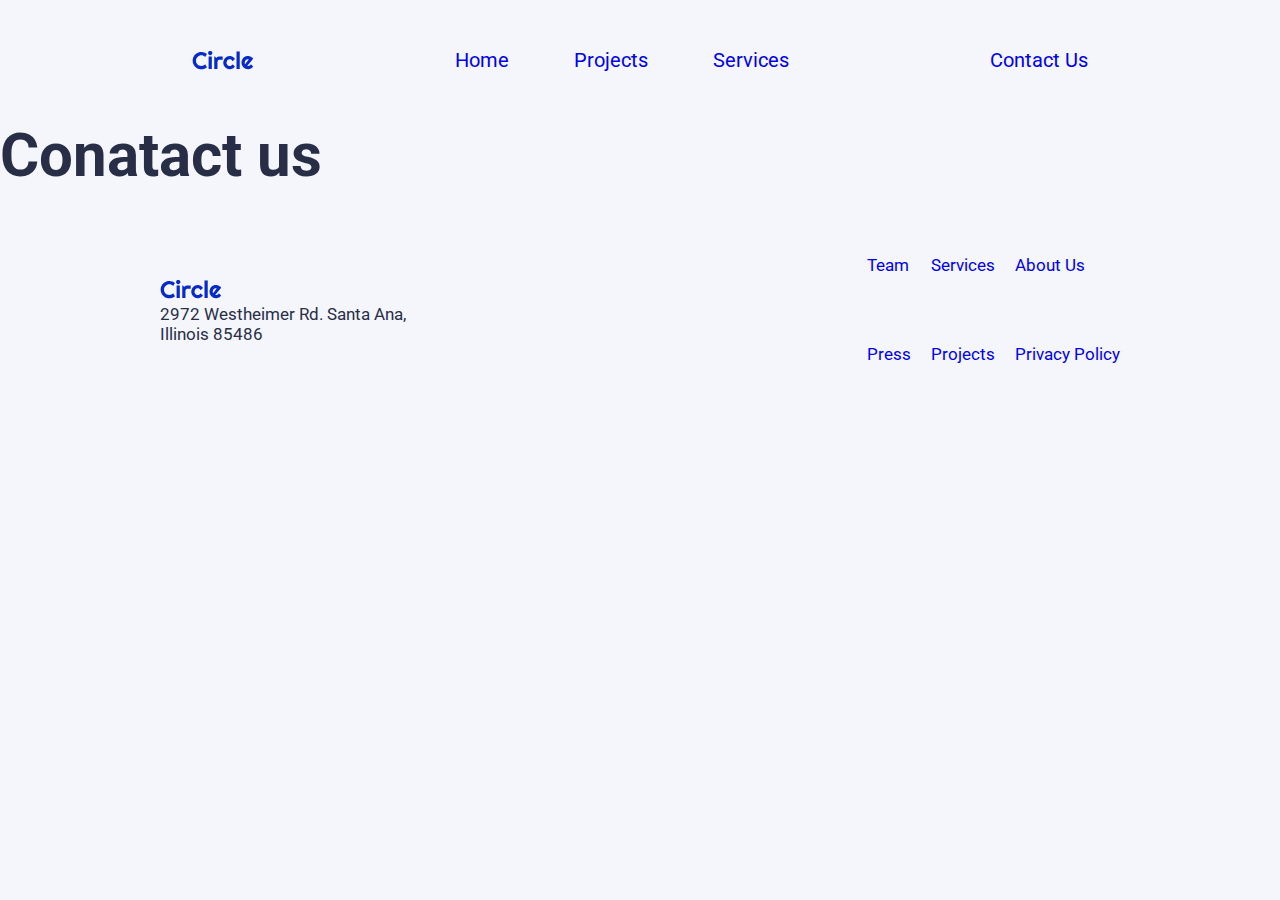
==== contact.html @ 0d0222b8 "sat3Sep" ====
<!DOCTYPE html>
<html lang="en">
<head>
  <meta charset="UTF-8" />
  <meta name="viewport" content="width=device-width, initial-scale=1.0" />
  <title>Circle - Contact Us</title>
  <link rel="stylesheet" href="assets/style.css" />

</head>
<body>
<!-- Header -->
<header>
  <img id="logo" src="assets/logos/circle.svg">  
  <!-- Nav -->
  <nav>
    <a href="index.html">Home</a>
    <a href="project.html">Projects</a>
    <a href="#">Services</a>
  </nav>
  <a class="blueButton" href="#">Contact Us</a>
</header>


<!-- SECTION 1. Hero -->
<h1>Conatact us</h1>
<form>
  
  
</form>

<!-- Footer -->
<footer>
  <div>
    <img id="logo" src="assets/logos/circle.svg">
    <p class="headlineRegular">2972 Westheimer Rd. Santa Ana,<br>
    Illinois 85486 </p>
  </div>

  <nav class="headlineRegular">
    <a href="#">Team</a>
    <a href="#">Services</a>
    <a href="#">About Us</a>
    <a href="#">Press</a>
    <a href="project.html">Projects</a>
    <a href="#">Privacy Policy</a>    
  </nav>
</footer>
</body>
</html>
---- assets/style.css ----
@import url('https://fonts.googleapis.com/css2?family=Roboto:wght@400;500;700&display=swap');

/*
FONT SIZE PX TO REM
PX 	REM
60-	3
50-	2.5
40- 2
24- 1.2
20-	1
17- 0.85	
15- 0.75
13- 0.65
*/

html {
	font-size: 20px;
	font-family: "Roboto", sans-serif;
	color: #292E47;
}

body {
	background: #F4F6FC;
}

body, h1, h2, h3, h4, p, a, ul{
	margin: 0;
	padding: 0;
	border: 0;
}

header{
	display: flex;
	align-items: center;
/*	flex-flow: row wrap; */
	justify-content: space-between;
	box-sizing: border-box;
	height: 6rem;
	width: 75%;
	margin:auto;

}

header a, footer a{
	text-decoration: none;
}

header nav a{
	margin: 0 1.5rem;
}

footer{
	display: flex;
	align-items: center;
	flex-flow: row wrap; 
	justify-content: space-between;
	box-sizing: border-box;
	height: 12rem;
	width: 75%;
	margin:auto;
}

footer nav{
  display: grid;
  
  grid-template-columns: auto auto auto;
  height: 5.6rem;
  grid-gap: 3.25rem 1rem;
  /*
  align-content: center;
  gap: 10px;
  padding: 10px;*/
}

#current {
  color: #072AC8;
}

#contact{
  background-color: #072AC8;
  color: white;
  padding: 0.75rem 1.8rem;
  /*height: 52px;
  box-sizing: border-box; */

}

h1, h2, h3, h4 {
	font-weight: 700;
}

h1{
	font-size: 3rem;
}
h2{
	font-size: 2.5rem;
}
h3{
	font-size: 2rem;
}
h4{
	font-size: 1.2rem;
}

.bodyMedium, .headlineMedium {
	font-weight: 500;
}

.bodyRegular, .headlineRegular, .caption1, .caption2{
	font-weight: 400;
} 

.bodyMedium{
	font-size: 1.2rem;
}
.bodyRegular{
	font-size: 1rem;
}
.headlineMedium{
	font-size: 0.85rem;
}
.headlineRegular{
	font-size: 0.85rem;
}
.caption1{
	font-size: 0.75rem;
}
.caption2{
	font-size: 0.65rem;
}

#footerNav{

}

/* Desktop & bigger ones */
@media screen and (max-width: 1600px) {
	header{
		width: 70%;	
	}
}

@media screen and (max-width: 1024px) {
	nav a{
		margin: 0 1rem;
	}
}


/* Tablet laptop */ 
@media screen and (max-width: 980px) {
	header{
		width: 80%;	
		height: 5rem;
	}

	nav a{
		margin: 0 0.75rem; 
	}

	#contact{
		padding: 0.6rem 1rem;
	}
 }

 /* Landscape */
@media screen and (max-width: 760px) {
	header{
		width: 95%;	
		height: 4rem;
	}
	
	nav a{
		margin: 0 0.5rem;
	}

	#contact{
		display: none;
	}
}

/* Mobile */
@media screen and (max-width: 480px) {
	header{
		width: 90%;
		height: 3rem;
	}
	
	nav a{
		margin: 0 0.25rem;
	}

	#contact{
		display: none;
	}
}

/*
a:link, a:visited {
  background-color: white;
  color: black;
  border: 2px solid green;
  padding: 10px 20px;
  text-align: center;
  text-decoration: none;
  display: inline-block;
}

*/
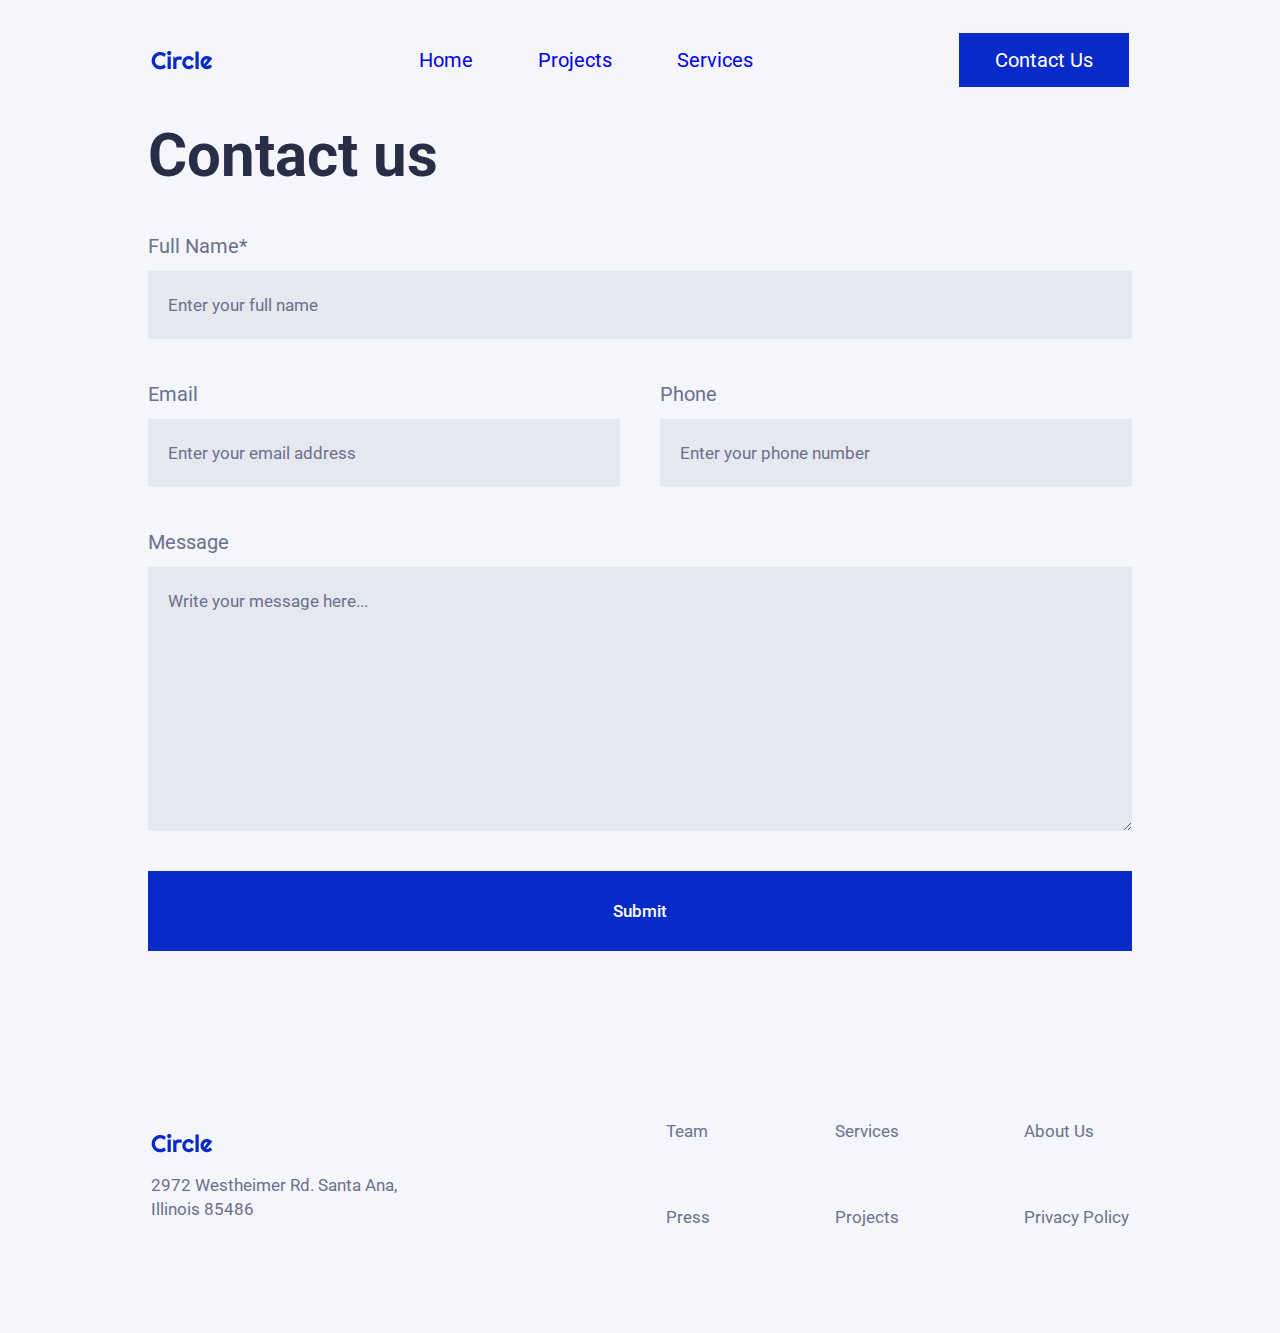
==== commit c21ddc80: "mondaysWork" ====
--- a/contact.html
+++ b/contact.html
@@ -17,23 +17,44 @@
     <a href="project.html">Projects</a>
     <a href="#">Services</a>
   </nav>
-  <a class="blueButton" href="#">Contact Us</a>
+  <a class="blueButton" id="contact" href="#">Contact Us</a>
 </header>
 
 
 <!-- SECTION 1. Hero -->
-<h1>Conatact us</h1>
-<form>
+<section class="container">
+  <h1>Contact us</h1>
+  <form class="bodyRegular">
+    <div class="oneColumn">
+      <label for="name">Full Name*</label>
+      <input type="text" id="name" name="name" placeholder="Enter your full name">
+    </div>
+    <div class="twoColumns">
+      <label for="email">Email</label>
+      <input type="email" id="email" name="email" placeholder="Enter your email address">
+    </div>
+    <div class="twoColumns">
+      <label for="phone">Phone</label>
+      <input type="text" id="phone" name="phone" placeholder="Enter your phone number">
+    </div>
+    <div class="oneColumn">
+      <label for="message">Message</label>
+      <textarea id="message" name="comment"  placeholder="Write your message here..." rows="8"></textarea> 
+    </div>
+    <div class="oneColumn">
+      <input type="submit" value="Submit" />
+    </div>
+    <!-- rows="8" cols="33" -->
   
-  
-</form>
+  </form>
+</section>
 
 <!-- Footer -->
 <footer>
   <div>
     <img id="logo" src="assets/logos/circle.svg">
-    <p class="headlineRegular">2972 Westheimer Rd. Santa Ana,<br>
-    Illinois 85486 </p>
+    <p class="headlineRegular">2972 Westheimer Rd. Santa Ana,</p>
+    <p class="headlineRegular">Illinois 85486 </p>
   </div>
 
   <nav class="headlineRegular">
--- a/assets/style.css
+++ b/assets/style.css
@@ -32,57 +32,33 @@
 header{
 	display: flex;
 	align-items: center;
-/*	flex-flow: row wrap; */
+	flex-flow: row wrap;
 	justify-content: space-between;
 	box-sizing: border-box;
 	height: 6rem;
-	width: 75%;
+	width: 76.38%;
 	margin:auto;
-
-}
-
-header a, footer a{
+}
+
+a {
 	text-decoration: none;
+	/* color: #6B708D; */
 }
 
 header nav a{
 	margin: 0 1.5rem;
 }
 
-footer{
-	display: flex;
-	align-items: center;
-	flex-flow: row wrap; 
-	justify-content: space-between;
-	box-sizing: border-box;
-	height: 12rem;
-	width: 75%;
-	margin:auto;
-}
-
-footer nav{
-  display: grid;
-  
-  grid-template-columns: auto auto auto;
-  height: 5.6rem;
-  grid-gap: 3.25rem 1rem;
-  /*
-  align-content: center;
-  gap: 10px;
-  padding: 10px;*/
-}
-
-#current {
-  color: #072AC8;
-}
-
-#contact{
+.current{
+	color: #072AC8;
+}
+
+.blueButton{
   background-color: #072AC8;
   color: white;
   padding: 0.75rem 1.8rem;
   /*height: 52px;
   box-sizing: border-box; */
-
 }
 
 h1, h2, h3, h4 {
@@ -115,9 +91,12 @@
 }
 .bodyRegular{
 	font-size: 1rem;
+	color: #6B708D;
+	line-height: 1.5rem;
 }
 .headlineMedium{
 	font-size: 0.85rem;
+	color: #6B708D;
 }
 .headlineRegular{
 	font-size: 0.85rem;
@@ -128,21 +107,275 @@
 .caption2{
 	font-size: 0.65rem;
 }
-
-#footerNav{
-
-}
+.landing{
+	display: flex;
+	box-sizing: border-box;
+	flex-direction: row;
+  margin: 0 11.8%;
+
+}
+.bgImg{
+	background-image: url('hero-section/hero-image.png');
+  background-repeat: no-repeat;
+  background-size: contain;
+  /*position: relative;*/
+}
+.landingItem{
+  width:50%;
+}
+ 
+/*
+	max-width: 570px;
+	background-position: 0 0;
+  background-size: cover;
+  
+  height: 650px;
+  padding-top: 50px;
+  */
+
+.float1{
+	max-width: 10%;
+  /*position: absolute;
+  left: 10%;
+  bottom: 100px;*/
+}
+
+.clientsGrid{
+	display: grid;
+	row-gap: 2rem;
+	column-gap:  4rem;
+	grid-template-columns: repeat( auto-fit, minmax(6rem, 1fr));
+	align-items: center;
+	justify-items: center;
+	filter: grayscale(100%);
+}
+
+.container{
+	box-sizing: border-box;
+	margin: auto;	
+	width: 91.666%;
+	padding: 0 7.4%;
+}
+
+.boxContainer{
+	display: flex;
+  flex-flow: row wrap;
+  justify-content: space-between;
+  /*justify-content: space-evenly;
+  cuando la ventava sea peque cambio a este o center...
+   flex-flow: row wrap;
+   */
+}
+
+.box{
+	max-width: 17rem;
+	min-height: 19rem;
+	box-sizing: border-box;
+  box-shadow: 0 39px 78px rgba(0, 0, 0, 0.1);
+  background-color: white;
+  margin-bottom: 1rem;
+  margin-right: 1rem;
+}
+
+.projectImg {
+  width: 17rem;
+  height: 12rem;
+}
+
+.boxPadding{
+	padding: 1.5rem;
+}
+
+.round-div 
+{
+	background-color: #ECF7FF;
+  height: 4rem;
+  width: 4rem;
+  border-radius: 50%;
+  display: flex;
+	justify-content: center;
+	align-items: center;
+	margin-bottom: 1rem;
+}
+
+.box p{
+	padding: 0.5rem 0;
+}
+
+.box a{
+	display: block;
+	padding-top: 1.5rem;
+	text-decoration: none;
+	/*color: #072AC8;*/
+}
+/*
+.boxPadding .headlineRegular{
+	color: #6B708D;
+}
+*/
+
+.darkBg{
+	background: #292E47;
+	padding: 0;
+}
+
+.darkBg h3{
+	color: white;
+}
+
+.darkBg .bodyMedium{
+	color: #FFC600;
+}
+
+.orbit{
+  background-image: url("testimonial-section/orbit2.png"); 
+	height: 31rem;
+	background-repeat: no-repeat;
+	background-position: center;
+ 	background-size: cover;
+/*
+ margin: auto;
+ background-position:center; fallback 
+  background-position: 0 0;
+  background-size: cover;
+  background-repeat: no-repeat;
+  padding-top: 50px;
+  position: relative;
+  background-repeat: no-repeat;
+	 background-position: center;
+  */
+}
+
+.testimonials{
+	z-index:2;
+	position:relative;
+	top: -31rem;
+
+}
+.yellowBg{
+	background: #FFC600;
+}
+
+.projectBigImg{
+	object-fit: cover;
+	width: 100%;
+
+}
+
+/* FORM */
+
+form{
+  display: flex;
+  flex-wrap: wrap;
+  box-sizing: border-box;
+  align-items: stretch; 
+  margin-left: -2rem;
+ /* margin-top: -1.5rem;
+ padding-left: -2rem;
+  */
+}
+
+.twoColumns{
+	box-sizing: border-box;
+	width: 50%;
+	padding-left: 2rem;
+}
+
+.oneColumn{
+	width: 100%;
+	padding-left: 2rem;
+}
+	
+label {
+	display: block;
+	margin: 2rem 0 0.5rem 0;
+}
+	
+input[type="text"],
+input[type="email"],
+textarea {
+	display: block;
+	box-sizing: border-box;
+	border: none;
+	background: rgba(107, 112, 141, 0.1);
+	font-family: "Roboto", sans-serif;
+		font-weight: 400;
+	line-height: 1.4rem;
+	font-size: 0.85rem;
+	color: #6B708D;
+	padding: 1rem;
+	width: 100%;
+}
+
+#phone, #email{
+width: 100%;
+}
+
+::placeholder { 
+ 	color: #6B708D;
+}
+
+input[type="submit"]{
+		border: none;
+		background: #072AC8;
+	/*	display: inline-block;
+		text-decoration: none;*/
+		text-align: center;
+		font-family: "Roboto", sans-serif;
+		font-weight: 500;
+		font-size: 0.85rem;
+		color: white;
+		width: 100%;
+		height: 4rem;
+		margin-top: 2rem;
+		padding: 0;
+}
+
+
+
+footer{
+	display: flex;
+	align-items: center;
+	flex-flow: row wrap-reverse; 
+	justify-content: space-between;
+	box-sizing: border-box;
+	height: 5.6rem;
+	width: 76.38%;
+	margin:  8.5rem auto 5rem auto;
+	color: #6B708D;
+}
+
+footer nav{
+  display: grid;
+  grid-template-columns: auto auto auto;
+  height: 5.6rem;
+  grid-gap: 3rem 6.25rem;
+}
+
+footer nav a{
+	color: #6B708D;
+}
+
+footer img{
+	padding-bottom: 0.75rem	;
+}
+
+footer p{
+	line-height: 1.2rem;
+}
+
 
 /* Desktop & bigger ones */
 @media screen and (max-width: 1600px) {
-	header{
-		width: 70%;	
-	}
-}
-
-@media screen and (max-width: 1024px) {
-	nav a{
+
+}
+
+@media screen and (max-width: 1200px) {
+	header nav a{
 		margin: 0 1rem;
+	}
+	footer{
+		margin:  6rem auto 5rem auto;
 	}
 }
 
@@ -154,10 +387,26 @@
 		height: 5rem;
 	}
 
-	nav a{
+	header nav a{
 		margin: 0 0.75rem; 
 	}
 
+	footer{
+		width: 80%;
+		margin:  5rem auto 4rem auto;
+		justify-content: center;
+		height: auto;
+	}
+
+	footer div{
+  	margin: 3rem auto 0 auto;
+	}
+	footer img{
+		padding: 0 2rem 0 0;
+	}
+	footer p{
+		display: inline;
+	}
 	#contact{
 		padding: 0.6rem 1rem;
 	}
@@ -166,32 +415,60 @@
  /* Landscape */
 @media screen and (max-width: 760px) {
 	header{
-		width: 95%;	
+		width: 85%;	
 		height: 4rem;
 	}
 	
-	nav a{
+	header nav a{
 		margin: 0 0.5rem;
+	}
+
+	footer{
+		width: 85%;
+	}
+	
+	footer nav{
+		grid-gap: 3rem 5rem;
+	}
+
+	footer img{
+		padding: 0 0 1rem 0;
+	}
+	footer p{
+		display: block;
+		line-height: 2rem;
+	}
+
+	.landing{
+		flex-direction: column-reverse;
 	}
 
 	#contact{
 		display: none;
 	}
+
+	.twoColumns{
+		width: 100%;
+	}
 }
 
 /* Mobile */
-@media screen and (max-width: 480px) {
+@media screen and (max-width: 520px) {
 	header{
-		width: 90%;
 		height: 3rem;
 	}
 	
-	nav a{
+	header nav a{
 		margin: 0 0.25rem;
 	}
 
-	#contact{
-		display: none;
+	footer{
+		margin:  4rem auto 2rem auto;
+	}
+	
+	footer nav{
+		height: auto;
+		grid-gap: 2rem 3.5rem;
 	}
 }
 
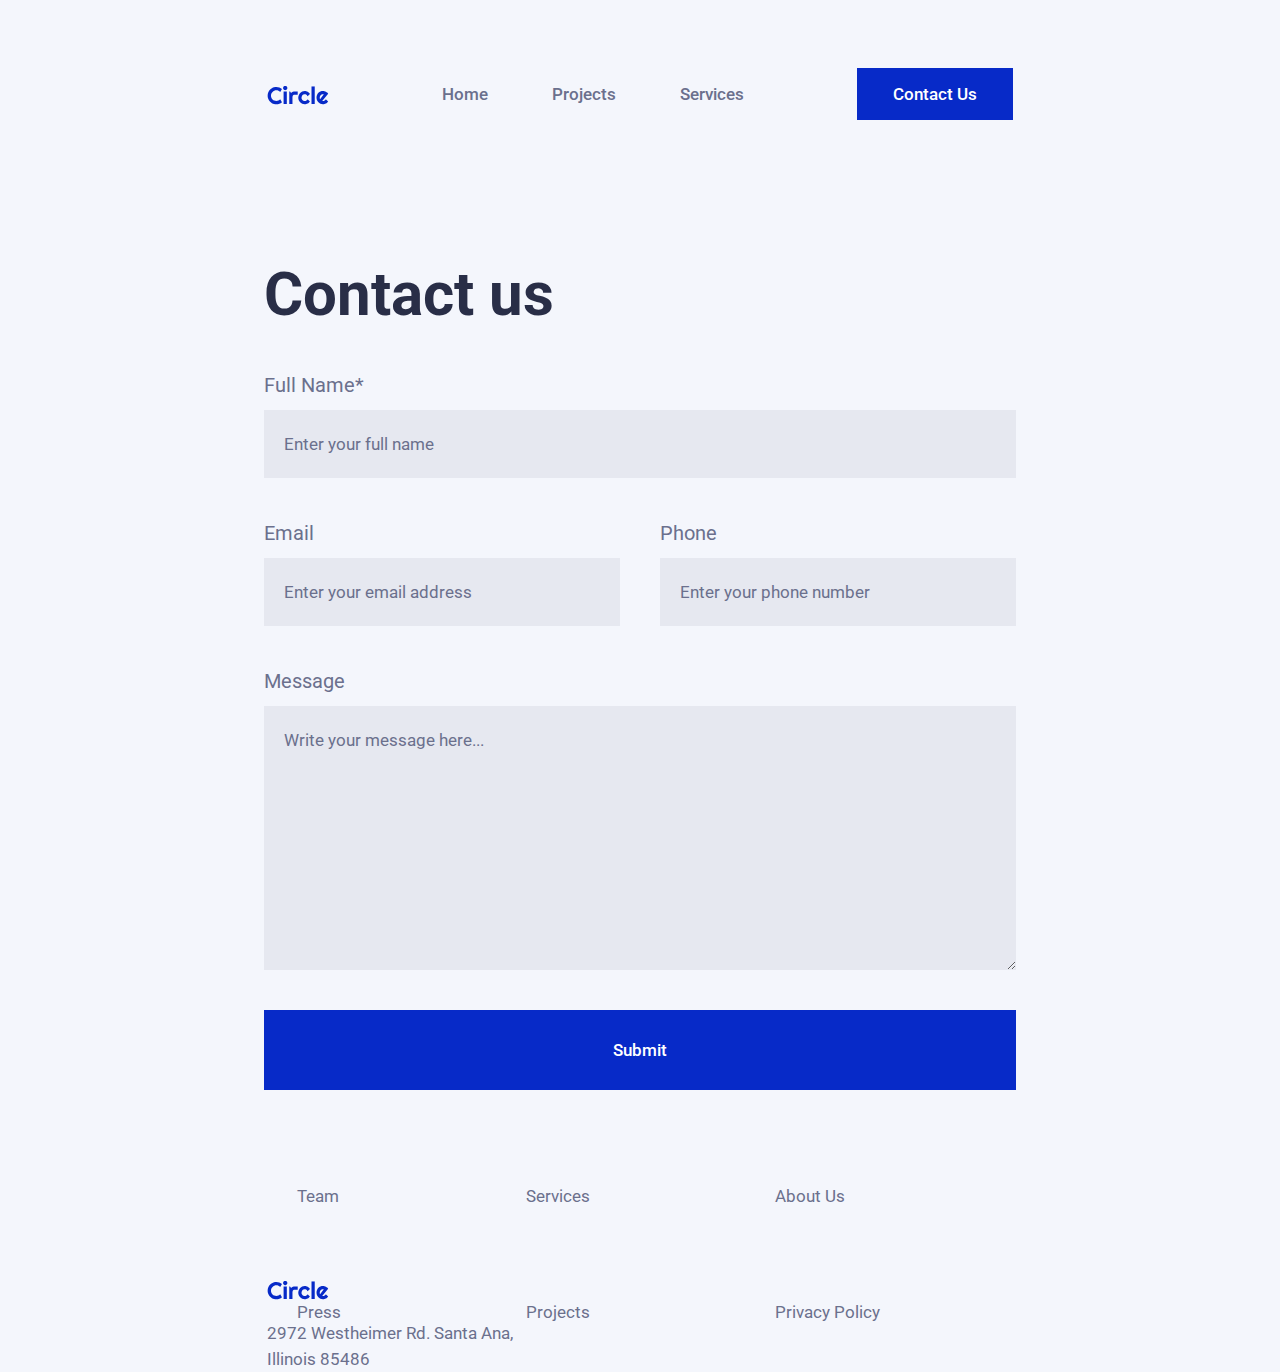
==== commit cbd8bc15: "sep7" ====
--- a/contact.html
+++ b/contact.html
@@ -10,19 +10,21 @@
 <body>
 <!-- Header -->
 <header>
+<!-- Header -->
+<header class="headlineMedium">
   <img id="logo" src="assets/logos/circle.svg">  
   <!-- Nav -->
   <nav>
-    <a href="index.html">Home</a>
+    <a href="#">Home</a>
     <a href="project.html">Projects</a>
     <a href="#">Services</a>
   </nav>
-  <a class="blueButton" id="contact" href="#">Contact Us</a>
+  <a class="blueButton" id="contact" href="contact.html">Contact Us</a>
 </header>
 
 
 <!-- SECTION 1. Hero -->
-<section class="container">
+<section class="container smallMargin">
   <h1>Contact us</h1>
   <form class="bodyRegular">
     <div class="oneColumn">
@@ -52,7 +54,7 @@
 <!-- Footer -->
 <footer>
   <div>
-    <img id="logo" src="assets/logos/circle.svg">
+    <img src="assets/logos/circle.svg">
     <p class="headlineRegular">2972 Westheimer Rd. Santa Ana,</p>
     <p class="headlineRegular">Illinois 85486 </p>
   </div>
--- a/assets/style.css
+++ b/assets/style.css
@@ -16,14 +16,13 @@
 html {
 	font-size: 20px;
 	font-family: "Roboto", sans-serif;
-	color: #292E47;
 }
 
 body {
 	background: #F4F6FC;
 }
 
-body, h1, h2, h3, h4, p, a, ul{
+body, h1, h2, h3, h4, p, a{
 	margin: 0;
 	padding: 0;
 	border: 0;
@@ -31,7 +30,7 @@
 
 header{
 	display: flex;
-	align-items: center;
+	align-items: end;
 	flex-flow: row wrap;
 	justify-content: space-between;
 	box-sizing: border-box;
@@ -42,88 +41,148 @@
 
 a {
 	text-decoration: none;
-	/* color: #6B708D; */
+	color: #6B708D;
 }
 
 header nav a{
-	margin: 0 1.5rem;
-}
-
-.current{
+  margin: 0.75rem 1.5rem;
+  display: inline-block;
+}
+
+#logo{
+  margin: 0.75rem 0;
+  display: inline-block;
+}
+/* -- FONTS: WEIGHT, SIZE & LINE HEIGHT -- */
+h1, h2, h3, h4 {
+	font-weight: 700;
+}
+h1{
+	font-size: 3rem;
+	line-height: 3.5rem;
+}
+h2{
+	font-size: 2.5rem;
+}
+h3{
+	font-size: 2rem;
+	line-height: 2.4rem;
+}
+h4{
+	font-size: 1.2rem;
+}
+
+.bodyMedium, .headlineMedium {
+	font-weight: 500;
+}
+.bodyRegular, .headlineRegular, .caption1, .caption2{
+	font-weight: 400;
+} 
+.headlineMedium{
+	font-size: 0.85rem;
+	line-height: 1.1rem;
+}
+.headlineRegular{
+	font-size: 0.85rem;
+	line-height: 1.3rem;
+}
+.bodyMedium{
+	font-size: 1.2rem;
+	line-height: 1.4rem;
+}
+.bodyRegular{
+	font-size: 1rem;
+	line-height: 1.5rem;
+}
+.caption1{
+	font-size: 0.75rem;
+}
+.caption2{
+	font-size: 0.65rem;
+	line-height: 0.75rem;
+	color: #F4F6FC; /*Neutral light*/
+}
+
+/* -- FONTS: COLOR -- */
+h1, h3, span, .bodyMedium{
+	color: #292E47; /* Neutral dark */
+}
+.headlineMedium, .headlineRegular, .bodyRegular, .alternative{
+	color: #6B708D; /* Neutral medium */
+}
+.blueText{
 	color: #072AC8;
 }
 
+/* BLUE BUTTON */
 .blueButton{
   background-color: #072AC8;
   color: white;
   padding: 0.75rem 1.8rem;
-  /*height: 52px;
-  box-sizing: border-box; */
-}
-
-h1, h2, h3, h4 {
-	font-weight: 700;
-}
-
-h1{
-	font-size: 3rem;
-}
-h2{
-	font-size: 2.5rem;
-}
-h3{
-	font-size: 2rem;
-}
-h4{
-	font-size: 1.2rem;
-}
-
-.bodyMedium, .headlineMedium {
-	font-weight: 500;
-}
-
-.bodyRegular, .headlineRegular, .caption1, .caption2{
-	font-weight: 400;
-} 
-
-.bodyMedium{
-	font-size: 1.2rem;
-}
-.bodyRegular{
-	font-size: 1rem;
-	color: #6B708D;
-	line-height: 1.5rem;
-}
-.headlineMedium{
-	font-size: 0.85rem;
-	color: #6B708D;
-}
-.headlineRegular{
-	font-size: 0.85rem;
-}
-.caption1{
-	font-size: 0.75rem;
-}
-.caption2{
-	font-size: 0.65rem;
-}
+  /*padding: 0 1.8rem;*/
+  box-sizing: border-box;
+  display: inline-block;
+}
+
 .landing{
 	display: flex;
 	box-sizing: border-box;
 	flex-direction: row;
   margin: 0 11.8%;
-
-}
-.bgImg{
+  height: 32.5rem;
+}
+
+.landingText{
+  box-sizing: border-box;
+  width:50%;
+	margin: 5.7rem 0;
+	/*padding-right: 1rem 
+  display: flex;
+  flex-direction: column;
+  flex-wrap: nowrap;
+  justify-content: space-between;
+  align-items: flex-start;
+  align-content: normal;;*/
+}
+
+.description{
+	margin-top: 1.5rem;
+	padding-right: 5.8rem;
+}
+
+.buttons{
+	margin-top: 2rem;
+}
+
+.landingImg{
+	width:50%;
 	background-image: url('hero-section/hero-image.png');
   background-repeat: no-repeat;
   background-size: contain;
-  /*position: relative;*/
-}
-.landingItem{
-  width:50%;
-}
- 
+  
+  display: grid; 
+  grid-template-columns: 1fr 1fr; 
+  grid-template-rows: 1fr; 
+  gap: 0 0; 
+  grid-template-areas: 
+    "c1 c2"; 
+}
+
+.card1{
+	width: 100%;
+  grid-area: c1; 
+  align-self: start; 
+  justify-self: start;
+}
+
+.card2{
+	width: 100%;
+	grid-area: c2; 
+	align-self: end; 
+	justify-self: end;
+  
+}
+
 /*
 	max-width: 570px;
 	background-position: 0 0;
@@ -133,13 +192,6 @@
   padding-top: 50px;
   */
 
-.float1{
-	max-width: 10%;
-  /*position: absolute;
-  left: 10%;
-  bottom: 100px;*/
-}
-
 .clientsGrid{
 	display: grid;
 	row-gap: 2rem;
@@ -152,15 +204,20 @@
 
 .container{
 	box-sizing: border-box;
-	margin: auto;	
+	margin: 10rem auto auto auto;
+	padding: 0 7.4%;
 	width: 91.666%;
-	padding: 0 7.4%;
+}
+
+.smallMargin{
+		margin-top: 7rem;
 }
 
 .boxContainer{
 	display: flex;
   flex-flow: row wrap;
   justify-content: space-between;
+  margin-top: 3.5rem;
   /*justify-content: space-evenly;
   cuando la ventava sea peque cambio a este o center...
    flex-flow: row wrap;
@@ -205,61 +262,113 @@
 .box a{
 	display: block;
 	padding-top: 1.5rem;
-	text-decoration: none;
-	/*color: #072AC8;*/
-}
-/*
-.boxPadding .headlineRegular{
-	color: #6B708D;
-}
-*/
+	color: #072AC8;
+}
 
 .darkBg{
 	background: #292E47;
-	padding: 0;
-}
-
-.darkBg h3{
-	color: white;
-}
-
-.darkBg .bodyMedium{
-	color: #FFC600;
+	height: 31rem;
 }
 
 .orbit{
-  background-image: url("testimonial-section/orbit2.png"); 
-	height: 31rem;
+  height: 31rem;
+  background-image: url("testimonial-section/orbit.png"); 
 	background-repeat: no-repeat;
 	background-position: center;
  	background-size: cover;
-/*
- margin: auto;
- background-position:center; fallback 
-  background-position: 0 0;
-  background-size: cover;
-  background-repeat: no-repeat;
-  padding-top: 50px;
-  position: relative;
-  background-repeat: no-repeat;
-	 background-position: center;
-  */
+}
+
+.avatars {
+  display: grid;
+  grid-template-columns: auto auto;
+  justify-content: space-between;
+  align-content: space-between;
+  height: inherit;
+  box-sizing: border-box;
+  padding: 3rem 0;
+}
+
+.avatars img{
+	width: 150px;
 }
 
 .testimonials{
-	z-index:2;
 	position:relative;
 	top: -31rem;
-
-}
+	height: inherit;
+	display: flex;
+	flex-direction: column;
+	align-items: center;
+	justify-content: center;
+}
+
+.testimonials h3{
+	color: #F4F6FC; /*Neutral light*/
+}
+
+.testimonials div{
+	margin-top: 5.2rem;
+}
+
+.testimonials .bodyMedium{
+	text-align: center;
+	line-height: 1.9rem;
+	color: #FFC600; /* yellow */
+}
+
+.clientInfo{
+  display: grid; 
+  grid-template-columns: 1fr 1fr; 
+  grid-template-rows: 1fr 1fr; 
+  gap: 0 0.5rem;  
+  align-items: center;
+  grid-template-areas: 
+    "pic p1"
+    "pic p2"; 
+}
+
+.picture { 
+	grid-area: pic; 
+  justify-self: flex-end; 
+}
+
+.p1 { 
+	grid-area: p1; 
+	color: #A2D6F9;
+}
+
+.p2 { 
+	grid-area: p2; 
+	color: #FFF;
+}
+
+.roundImg{
+	border-radius: 50%;
+	width: 50px;
+}
+
 .yellowBg{
 	background: #FFC600;
 }
 
+.projectInfo{
+	display: flex;
+  flex-flow: row wrap;
+  box-sizing: border-box;
+ 	justify-content: space-between; 
+ 	align-content: space-between;
+ 	margin: 1rem 0 4rem 0;
+}
+.projectContainer{
+	box-sizing: border-box;
+	margin: 0 auto 0 auto;
+	padding: 0 7.4%;
+	width: 91.666%;
+}
 .projectBigImg{
 	object-fit: cover;
 	width: 100%;
-
+	
 }
 
 /* FORM */
@@ -270,22 +379,23 @@
   box-sizing: border-box;
   align-items: stretch; 
   margin-left: -2rem;
- /* margin-top: -1.5rem;
+ /*
+ margin-top: -1.5rem;
  padding-left: -2rem;
-  */
-}
-
-.twoColumns{
-	box-sizing: border-box;
-	width: 50%;
-	padding-left: 2rem;
+ */
 }
 
 .oneColumn{
 	width: 100%;
 	padding-left: 2rem;
 }
-	
+
+.twoColumns{
+	box-sizing: border-box;
+	width: 50%;
+	padding-left: 2rem;
+}
+
 label {
 	display: block;
 	margin: 2rem 0 0.5rem 0;
@@ -298,13 +408,13 @@
 	box-sizing: border-box;
 	border: none;
 	background: rgba(107, 112, 141, 0.1);
+	width: 100%;
+	padding: 1rem;
 	font-family: "Roboto", sans-serif;
-		font-weight: 400;
+	font-weight: 400;
 	line-height: 1.4rem;
 	font-size: 0.85rem;
 	color: #6B708D;
-	padding: 1rem;
-	width: 100%;
 }
 
 #phone, #email{
@@ -318,20 +428,16 @@
 input[type="submit"]{
 		border: none;
 		background: #072AC8;
-	/*	display: inline-block;
-		text-decoration: none;*/
+		width: 100%;
+		height: 4rem;
+		margin-top: 2rem;
+		padding: 0;
 		text-align: center;
 		font-family: "Roboto", sans-serif;
 		font-weight: 500;
 		font-size: 0.85rem;
 		color: white;
-		width: 100%;
-		height: 4rem;
-		margin-top: 2rem;
-		padding: 0;
-}
-
-
+}
 
 footer{
 	display: flex;
@@ -361,7 +467,7 @@
 }
 
 footer p{
-	line-height: 1.2rem;
+	/*line-height: 1.2rem;*/
 }
 
 
@@ -376,6 +482,10 @@
 	}
 	footer{
 		margin:  6rem auto 5rem auto;
+	}
+
+	footer div{
+  	margin: 3rem auto 0 auto;
 	}
 }
 
@@ -401,12 +511,15 @@
 	footer div{
   	margin: 3rem auto 0 auto;
 	}
+	
 	footer img{
 		padding: 0 2rem 0 0;
 	}
+	
 	footer p{
 		display: inline;
 	}
+	
 	#contact{
 		padding: 0.6rem 1rem;
 	}
@@ -434,6 +547,7 @@
 	footer img{
 		padding: 0 0 1rem 0;
 	}
+	
 	footer p{
 		display: block;
 		line-height: 2rem;
@@ -470,6 +584,18 @@
 		height: auto;
 		grid-gap: 2rem 3.5rem;
 	}
+
+	.avatars{
+		display: none;
+	}
+
+	.testimonials{
+		top: 0;
+	}
+
+	.testimonials div{
+		margin-top: 2rem;
+	}	
 }
 
 /*
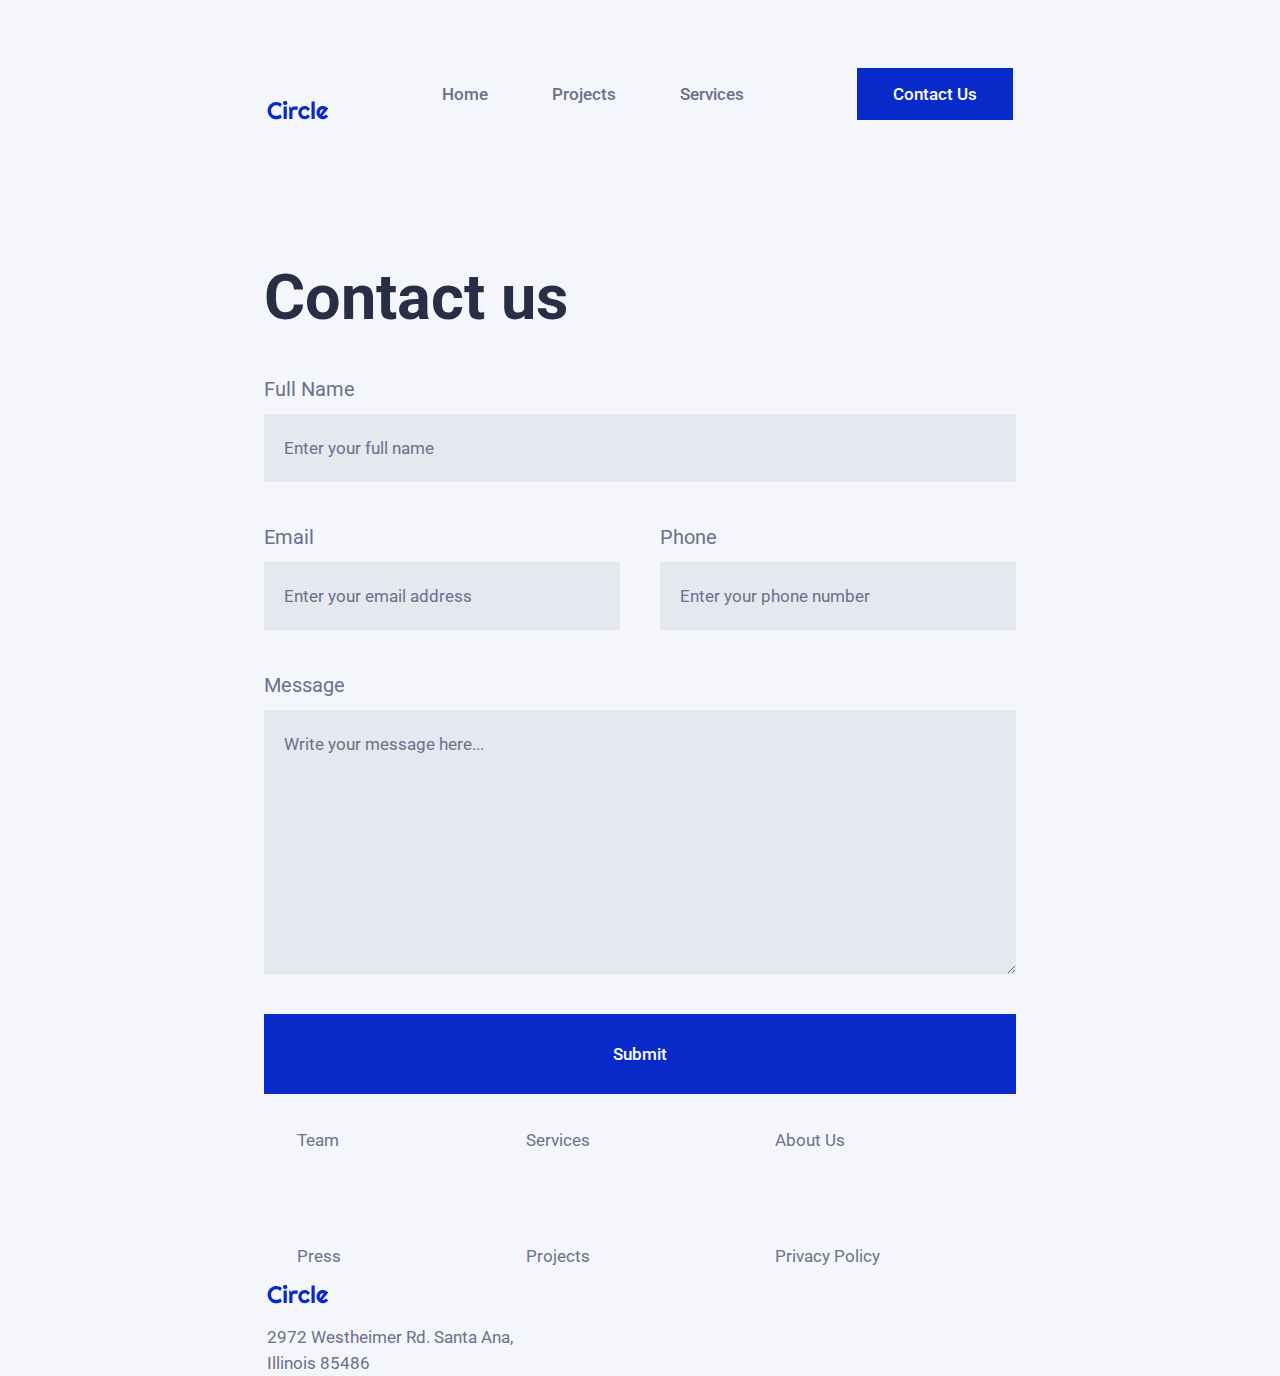
==== commit f868b069: "JS validations" ====
--- a/contact.html
+++ b/contact.html
@@ -12,10 +12,10 @@
 <header>
 <!-- Header -->
 <header class="headlineMedium">
-  <img id="logo" src="assets/logos/circle.svg">  
+  <img src="assets/logos/circle.svg">  <!-- id="logo" -->
   <!-- Nav -->
   <nav>
-    <a href="#">Home</a>
+    <a href="index.html">Home</a>
     <a href="project.html">Projects</a>
     <a href="#">Services</a>
   </nav>
@@ -26,9 +26,9 @@
 <!-- SECTION 1. Hero -->
 <section class="container smallMargin">
   <h1>Contact us</h1>
-  <form class="bodyRegular">
+  <form class="bodyRegular" id="myForm">
     <div class="oneColumn">
-      <label for="name">Full Name*</label>
+      <label for="name">Full Name</label>
       <input type="text" id="name" name="name" placeholder="Enter your full name">
     </div>
     <div class="twoColumns">
@@ -44,7 +44,7 @@
       <textarea id="message" name="comment"  placeholder="Write your message here..." rows="8"></textarea> 
     </div>
     <div class="oneColumn">
-      <input type="submit" value="Submit" />
+      <input type="submit" id="submitBtn" value="Submit" />
     </div>
     <!-- rows="8" cols="33" -->
   
@@ -68,5 +68,6 @@
     <a href="#">Privacy Policy</a>    
   </nav>
 </footer>
+<script type="text/javascript" src="assets/contact.js"></script>
 </body>
 </html>--- a/assets/style.css
+++ b/assets/style.css
@@ -48,18 +48,20 @@
   margin: 0.75rem 1.5rem;
   display: inline-block;
 }
-
+/*
 #logo{
   margin: 0.75rem 0;
   display: inline-block;
 }
+*/
 /* -- FONTS: WEIGHT, SIZE & LINE HEIGHT -- */
-h1, h2, h3, h4 {
+h1, h2, h3, h4, a:hover {
 	font-weight: 700;
 }
 h1{
-	font-size: 3rem;
-	line-height: 3.5rem;
+	/*font-size: 3rem;*/
+	font-size: calc(32px + (70 - 32) * ((100vw - 520px) / (1440 - 520)));
+	/*line-height: 3.5rem;*/
 }
 h2{
 	font-size: 2.5rem;
@@ -104,7 +106,7 @@
 }
 
 /* -- FONTS: COLOR -- */
-h1, h3, span, .bodyMedium{
+h1, h3, span, .bodyMedium, a:hover, #emailcta, #emailcta::placeholder{
 	color: #292E47; /* Neutral dark */
 }
 .headlineMedium, .headlineRegular, .bodyRegular, .alternative{
@@ -124,18 +126,21 @@
   display: inline-block;
 }
 
+.blueButton:hover{
+	background-color: #A2D6F9;;
+}
+
 .landing{
 	display: flex;
 	box-sizing: border-box;
 	flex-direction: row;
-  margin: 0 11.8%;
-  height: 32.5rem;
+  margin: 5.7rem 11.8%;
+  justify-content: space-between;
 }
 
 .landingText{
   box-sizing: border-box;
   width:50%;
-	margin: 5.7rem 0;
 	/*padding-right: 1rem 
   display: flex;
   flex-direction: column;
@@ -147,25 +152,31 @@
 
 .description{
 	margin-top: 1.5rem;
-	padding-right: 5.8rem;
+	padding-right: 5rem;
 }
 
 .buttons{
+	display: flex;
+	flex-flow: wrap;
+	align-items: center;
+}
+
+.buttons a{
 	margin-top: 2rem;
-}
-
+	margin-right: 1.1rem;
+}
 .landingImg{
 	width:50%;
 	background-image: url('hero-section/hero-image.png');
   background-repeat: no-repeat;
   background-size: contain;
-  
   display: grid; 
   grid-template-columns: 1fr 1fr; 
   grid-template-rows: 1fr; 
-  gap: 0 0; 
+  gap: 0 0; 	
   grid-template-areas: 
     "c1 c2"; 
+  height: 32.5rem;
 }
 
 .card1{
@@ -218,10 +229,6 @@
   flex-flow: row wrap;
   justify-content: space-between;
   margin-top: 3.5rem;
-  /*justify-content: space-evenly;
-  cuando la ventava sea peque cambio a este o center...
-   flex-flow: row wrap;
-   */
 }
 
 .box{
@@ -272,7 +279,7 @@
 
 .orbit{
   height: 31rem;
-  background-image: url("testimonial-section/orbit.png"); 
+  background-image: url("testimonial-section/orbit.png");
 	background-repeat: no-repeat;
 	background-position: center;
  	background-size: cover;
@@ -372,6 +379,17 @@
 }
 
 /* FORM */
+
+#emailcta{
+	background-color: white;
+}
+
+.icon {
+  padding-left: 25px;
+  background: url("") no-repeat left;
+  background-size: 20px;
+}
+
 
 form{
   display: flex;
@@ -395,6 +413,7 @@
 	width: 50%;
 	padding-left: 2rem;
 }
+
 
 label {
 	display: block;
@@ -454,7 +473,7 @@
 footer nav{
   display: grid;
   grid-template-columns: auto auto auto;
-  height: 5.6rem;
+ /* height: 5.6rem;*/
   grid-gap: 3rem 6.25rem;
 }
 
@@ -483,9 +502,13 @@
 	footer{
 		margin:  6rem auto 5rem auto;
 	}
-
-	footer div{
-  	margin: 3rem auto 0 auto;
+	
+	.landingImg{
+		height: unset;
+	}
+
+	.boxContainer{
+		justify-content: space-around;
 	}
 }
 
@@ -541,7 +564,7 @@
 	}
 	
 	footer nav{
-		grid-gap: 3rem 5rem;
+		grid-gap: 2rem 5rem;
 	}
 
 	footer img{
@@ -553,16 +576,39 @@
 		line-height: 2rem;
 	}
 
-	.landing{
+.landing{
 		flex-direction: column-reverse;
-	}
-
+		align-items: center;
+		margin: 3rem auto;
+		padding: 0 3rem;
+	} 
+
+.landingText{
+	width:100%;
+}	
+.landingImg{
+	width: 100%;
+	background-position: center;
+	height: 24rem;
+}
+
+.card1, .card2{
+	width: 80%;
+}
 	#contact{
 		display: none;
 	}
 
 	.twoColumns{
 		width: 100%;
+	}
+
+	.avatars{
+		display: none;
+	}
+
+	.testimonials{
+		top: 0;
 	}
 }
 
@@ -582,9 +628,18 @@
 	
 	footer nav{
 		height: auto;
-		grid-gap: 2rem 3.5rem;
-	}
-
+		grid-gap: 2rem 3rem;
+	}
+
+	.container{
+		/*padding: 0 1rem;*/
+		width: 100%;
+	}
+	
+	#clientsSection{
+		display: none;
+	}
+	
 	.avatars{
 		display: none;
 	}
@@ -595,8 +650,19 @@
 
 	.testimonials div{
 		margin-top: 2rem;
-	}	
-}
+	}
+
+	.landingImg{
+		height: 14rem;
+		width: 100%;
+		background-position: center;
+}
+	.card1, .card2{
+		width: 90%;
+	}
+
+}
+
 
 /*
 a:link, a:visited {
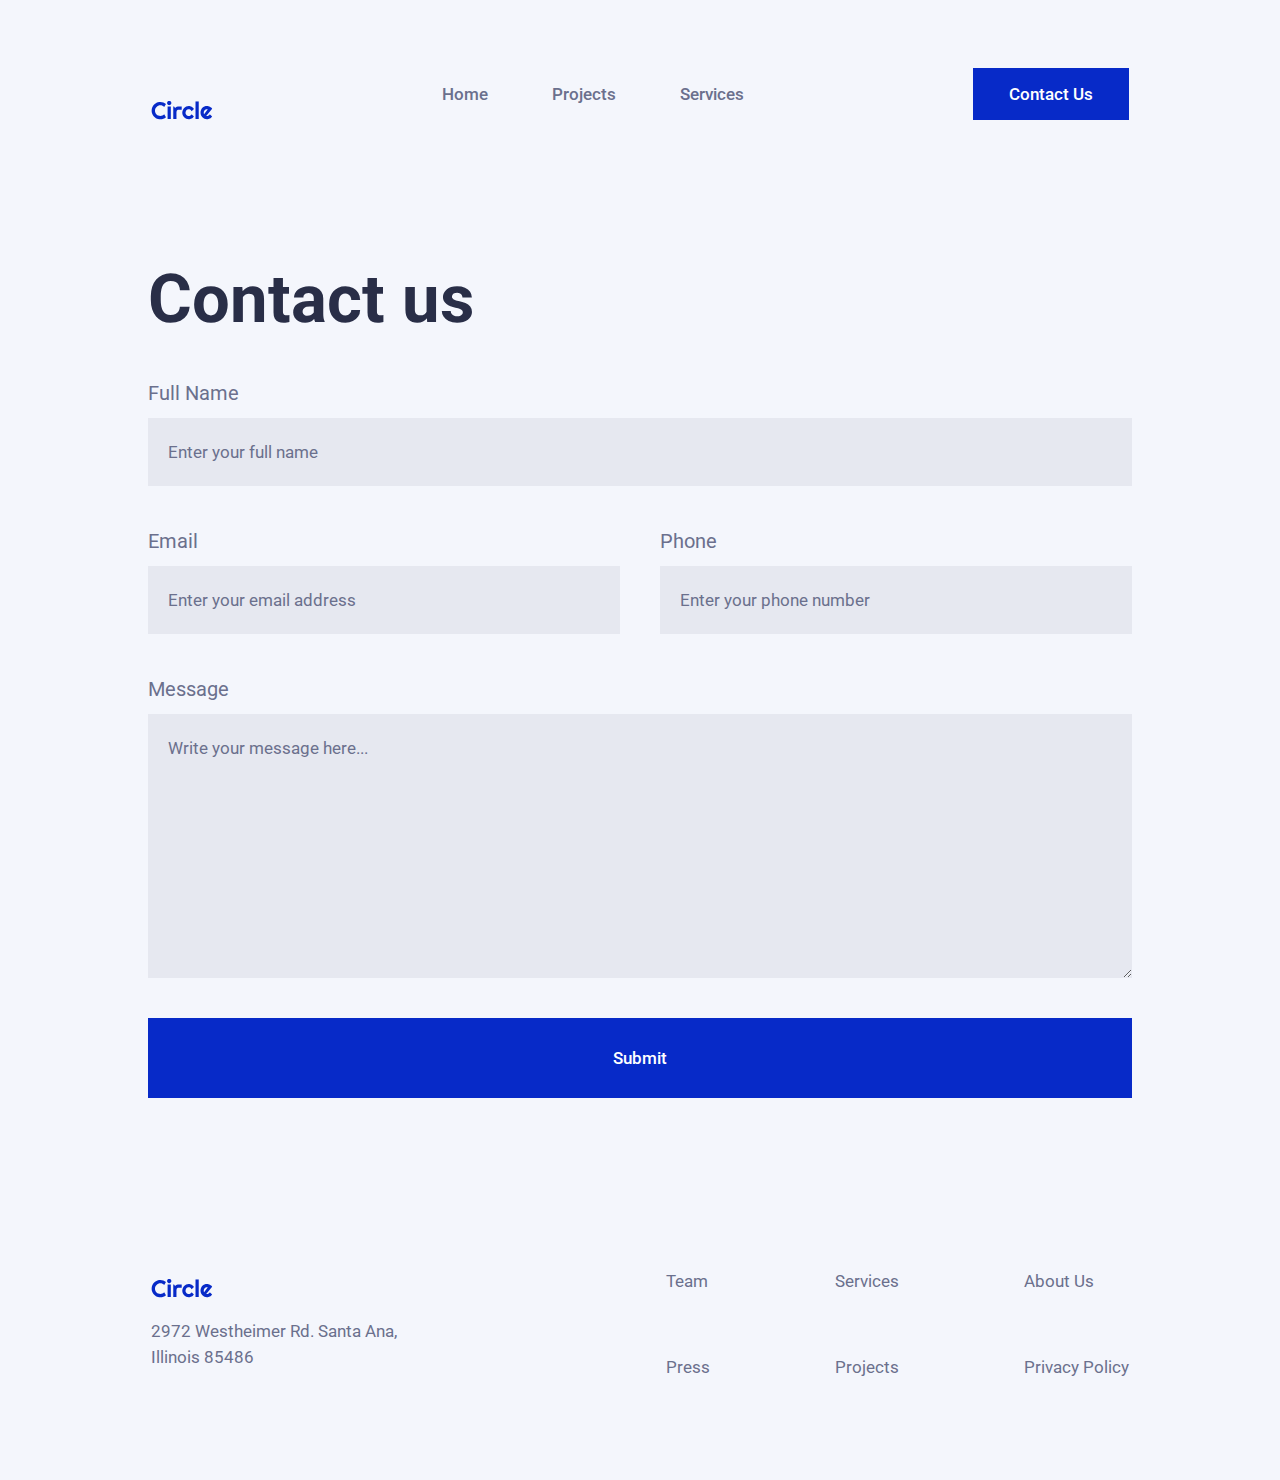
==== commit c8812571: "final_v0.1" ====
--- a/contact.html
+++ b/contact.html
@@ -5,14 +5,12 @@
   <meta name="viewport" content="width=device-width, initial-scale=1.0" />
   <title>Circle - Contact Us</title>
   <link rel="stylesheet" href="assets/style.css" />
+</head>
 
-</head>
 <body>
 <!-- Header -->
-<header>
-<!-- Header -->
 <header class="headlineMedium">
-  <img src="assets/logos/circle.svg">  <!-- id="logo" -->
+  <img id="logo" src="assets/logos/circle.svg">  
   <!-- Nav -->
   <nav>
     <a href="index.html">Home</a>
@@ -26,7 +24,7 @@
 <!-- SECTION 1. Hero -->
 <section class="container smallMargin">
   <h1>Contact us</h1>
-  <form class="bodyRegular" id="myForm">
+  <form class="bodyRegular" id="myForm" method="POST">
     <div class="oneColumn">
       <label for="name">Full Name</label>
       <input type="text" id="name" name="name" placeholder="Enter your full name">
--- a/assets/style.css
+++ b/assets/style.css
@@ -60,15 +60,16 @@
 }
 h1{
 	/*font-size: 3rem;*/
-	font-size: calc(32px + (70 - 32) * ((100vw - 520px) / (1440 - 520)));
+	font-size: calc(50px + (70 - 50) * ((100vw - 520px) / (1440 - 520)));
 	/*line-height: 3.5rem;*/
 }
 h2{
 	font-size: 2.5rem;
 }
 h3{
-	font-size: 2rem;
-	line-height: 2.4rem;
+	/*font-size: 2rem;
+	line-height: 2.4rem;*/
+	font-size: calc(32px + (40 - 32) * ((100vw - 520px) / (1440 - 520)));
 }
 h4{
 	font-size: 1.2rem;
@@ -106,7 +107,7 @@
 }
 
 /* -- FONTS: COLOR -- */
-h1, h3, span, .bodyMedium, a:hover, #emailcta, #emailcta::placeholder{
+h1, h3, span, .bodyMedium, a:hover, #emailcta, #emailcta::placeholder, .yellowBg p{
 	color: #292E47; /* Neutral dark */
 }
 .headlineMedium, .headlineRegular, .bodyRegular, .alternative{
@@ -279,7 +280,7 @@
 
 .orbit{
   height: 31rem;
-  background-image: url("testimonial-section/orbit.png");
+  background-image: url('testimonial-section/orbit.png');
 	background-repeat: no-repeat;
 	background-position: center;
  	background-size: cover;
@@ -336,7 +337,8 @@
 
 .picture { 
 	grid-area: pic; 
-  justify-self: flex-end; 
+  /*justify-self: flex-end;*/ 
+  justify-self: center;
 }
 
 .p1 { 
@@ -356,6 +358,13 @@
 
 .yellowBg{
 	background: #FFC600;
+	padding-top: 7rem;
+	padding-bottom: 7rem;
+}
+
+.yellowBg h3, .yellowBg p{
+	text-align: center;
+	margin-bottom: 1rem;
 }
 
 .projectInfo{
@@ -373,23 +382,63 @@
 	width: 91.666%;
 }
 .projectBigImg{
-	object-fit: cover;
+    width: 100%;
+    max-height: 100%;
+    box-shadow: 0 39px 78px rgba(0, 0, 0, 0.25);
+}
+
+.imgDiv{
 	width: 100%;
-	
-}
+	height: 444px;
+	/*object-fit: scale-down;	*/	
+}
+ .projectText{
+ 	margin-top: 3.5rem;
+ 	font-size: calc(16px + (20 - 16) * ((100vw - 520px) / (1440 - 520)));
+ }
 
 /* FORM */
 
+#subsForm{
+	flex-wrap: nowrap;
+	align-items: flex-end;
+  margin: 2rem auto 0 auto;
+  width: 55.26%;
+  height: 4rem;
+}
+/*
+.input-icon {
+  width: 66%;
+}
+          
+.input-icon > img {
+  position: absolute;
+  padding-left: 1.5rem;
+  padding-top: 1.3rem;
+}
+          
+#input-field {
+	background-color: white;
+	height: 4rem;
+	width: 95%;
+	padding-left: 3.5rem;
+}
+   */
+#subscribeBtn{
+	width: 34%;
+	height: inherit;
+} 
+
 #emailcta{
+	background: url('newsletter/mail.svg') no-repeat left;
 	background-color: white;
-}
-
-.icon {
-  padding-left: 25px;
-  background: url("") no-repeat left;
-  background-size: 20px;
-}
-
+	background-origin: content-box;
+  margin-right: 0.5rem;
+	padding-left:  1.5rem;
+  width: 66%;
+  height: inherit;
+	text-indent: 2rem;
+}
 
 form{
   display: flex;
@@ -397,10 +446,6 @@
   box-sizing: border-box;
   align-items: stretch; 
   margin-left: -2rem;
- /*
- margin-top: -1.5rem;
- padding-left: -2rem;
- */
 }
 
 .oneColumn{
@@ -492,7 +537,10 @@
 
 /* Desktop & bigger ones */
 @media screen and (max-width: 1600px) {
-
+	.boxContainer{
+		justify-content: space-around;
+		flex-flow: nowrap;
+	}
 }
 
 @media screen and (max-width: 1200px) {
@@ -508,7 +556,7 @@
 	}
 
 	.boxContainer{
-		justify-content: space-around;
+		flex-flow: wrap;
 	}
 }
 
@@ -543,10 +591,28 @@
 		display: inline;
 	}
 	
+	.avatars{
+		padding: 0;
+	}
+
+	#subsForm{
+		flex-wrap: wrap;
+	}
+	
+	#emailcta, #subscribeBtn{
+		width: 100%;
+		margin: 0 0 1rem 0;
+	}
+	
 	#contact{
 		padding: 0.6rem 1rem;
 	}
- }
+	
+	.boxContainer{
+		flex-flow: wrap;
+	}
+
+}
 
  /* Landscape */
 @media screen and (max-width: 760px) {
@@ -576,29 +642,48 @@
 		line-height: 2rem;
 	}
 
-.landing{
-		flex-direction: column-reverse;
-		align-items: center;
-		margin: 3rem auto;
-		padding: 0 3rem;
-	} 
-
-.landingText{
-	width:100%;
-}	
-.landingImg{
-	width: 100%;
-	background-position: center;
-	height: 24rem;
-}
-
-.card1, .card2{
-	width: 80%;
-}
 	#contact{
 		display: none;
 	}
 
+	.landing{
+			flex-direction: column-reverse;
+			align-items: center;
+			margin: 3rem auto;
+			padding: 0 3rem;
+			text-align: center;
+		} 
+
+	.landingText{
+		width:100%;
+	}	
+
+	.description {
+    margin-top: 2rem;
+    padding-right: 0;
+	}
+	
+	.buttons{
+		justify-content: center;
+	}
+
+	.landingImg{
+		width: 100%;
+		background-position: center;
+		height: 24rem;
+	}	
+
+	.card1, .card2{
+		width: 80%;
+	}
+	
+	.clientsGrid {
+		column-gap: 1rem;
+	}
+
+.box{
+		margin-right: 0;
+	}
 	.twoColumns{
 		width: 100%;
 	}
@@ -610,12 +695,32 @@
 	.testimonials{
 		top: 0;
 	}
-}
+
+	.testimonials h3 {
+    text-align: center;
+	}
+	
+	.testimonials div {
+    margin-top: 4rem;
+	}
+	
+	.imgDiv{
+		height: unset;
+	}
+
+ 	.projectText{
+ 		margin-top: 2rem;
+ 	}
+}
+
+
 
 /* Mobile */
 @media screen and (max-width: 520px) {
 	header{
 		height: 3rem;
+		margin-top: 0.5rem;
+
 	}
 	
 	header nav a{
@@ -631,13 +736,27 @@
 		grid-gap: 2rem 3rem;
 	}
 
+	.smallMargin {
+    margin-top: 2.5rem;
+	}
+
 	.container{
-		/*padding: 0 1rem;*/
 		width: 100%;
-	}
+		margin: 3.5rem auto auto auto;
+		padding: 0 4%;
+	}
+
+	.boxContainer {
+		margin-top: 2em;
+  }
+  .yellowBg{
+  	padding-top: 3rem;
+  	padding-bottom: 7rem;
+  }
+
 	
 	#clientsSection{
-		display: none;
+		
 	}
 	
 	.avatars{
@@ -650,29 +769,52 @@
 
 	.testimonials div{
 		margin-top: 2rem;
+	}
+
+	.landing {
+    margin: 2rem auto;
+    padding: 0 1rem;
 	}
 
 	.landingImg{
 		height: 14rem;
 		width: 100%;
 		background-position: center;
-}
+	}
 	.card1, .card2{
 		width: 90%;
 	}
 
-}
-
-
-/*
-a:link, a:visited {
-  background-color: white;
-  color: black;
-  border: 2px solid green;
-  padding: 10px 20px;
-  text-align: center;
-  text-decoration: none;
-  display: inline-block;
-}
-
-*/+	.description {
+    margin-top: 1rem;
+	}
+
+	.buttons{
+		justify-content: center;
+    flex-direction: column;
+	}
+
+	.buttons a{
+		 margin: 1.5rem 0 0 0;
+
+	}
+	#subsForm {
+		width: 85%;
+		height: 2.5rem;
+		/*display: contents;*/
+	}
+	.projectInfo{
+		margin: 1rem 0 2rem 0;
+	}
+
+	.projectContainer {
+    padding: 0 4%;
+    width: 100%;
+	}
+	.projectBigImg {
+    box-shadow: 0 20px 50px rgb(0 0 0 / 20%);
+	}
+	.projectText {
+    margin-top: 1rem;
+	}
+}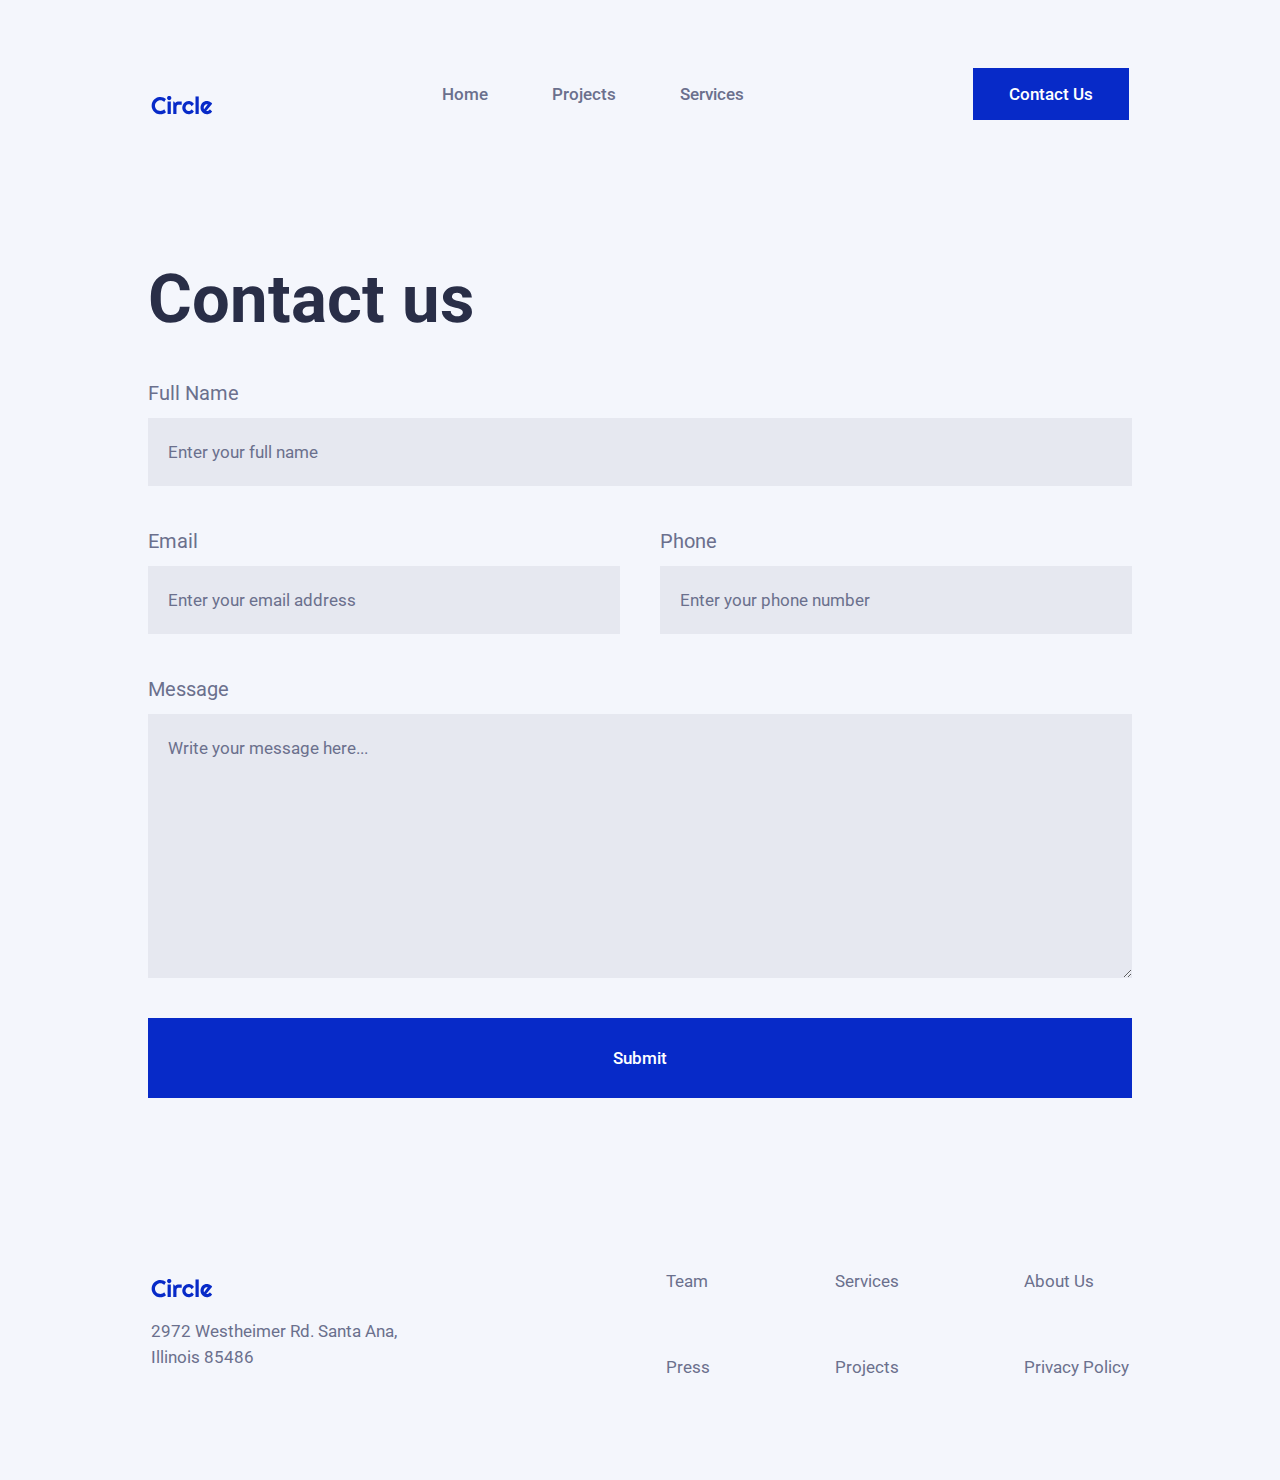
==== commit 961a7068: "v0.2" ====
--- a/contact.html
+++ b/contact.html
@@ -10,7 +10,9 @@
 <body>
 <!-- Header -->
 <header class="headlineMedium">
-  <img id="logo" src="assets/logos/circle.svg">  
+  <a href="index.html">
+    <img id="logo" src="assets/logos/circle.svg">
+  </a> 
   <!-- Nav -->
   <nav>
     <a href="index.html">Home</a>
@@ -44,15 +46,27 @@
     <div class="oneColumn">
       <input type="submit" id="submitBtn" value="Submit" />
     </div>
-    <!-- rows="8" cols="33" -->
-  
   </form>
+  <div id="missingData" class="alertBox error">
+    <p class="bodyRegular"><span>Error:</span> Please complete all the fields.</p>
+  </div>
+  <div id="wrongPhone" class="alertBox error">
+    <p class="bodyRegular"><span>Error:</span> Phone number should start with <i>+</i></p>
+  </div>
+  <div id="wrongMsg" class="alertBox error">
+    <p class="bodyRegular"><span>Error:</span> Message should not exceed 50 characters.</p>
+  </div>
+  <div id="allOk" class="alertBox success">
+    <p class="bodyRegular"><span>Sucess:</span> Thank you for contacting us</p>
+  </div>  
 </section>
 
 <!-- Footer -->
 <footer>
   <div>
-    <img src="assets/logos/circle.svg">
+  <a href="index.html">
+    <img id="logo" src="assets/logos/circle.svg">
+  </a>
     <p class="headlineRegular">2972 Westheimer Rd. Santa Ana,</p>
     <p class="headlineRegular">Illinois 85486 </p>
   </div>
--- a/assets/style.css
+++ b/assets/style.css
@@ -28,6 +28,8 @@
 	border: 0;
 }
 
+
+/* HEADER */
 header{
 	display: flex;
 	align-items: end;
@@ -48,29 +50,29 @@
   margin: 0.75rem 1.5rem;
   display: inline-block;
 }
-/*
-#logo{
-  margin: 0.75rem 0;
-  display: inline-block;
-}
-*/
-/* -- FONTS: WEIGHT, SIZE & LINE HEIGHT -- */
+
+
+/* FONTS: WEIGHT, SIZE & LINE HEIGHT */
 h1, h2, h3, h4, a:hover {
 	font-weight: 700;
 }
+
 h1{
-	/*font-size: 3rem;*/
+	/*font-size: 3rem;
+	line-height: 3.5rem;*/
 	font-size: calc(50px + (70 - 50) * ((100vw - 520px) / (1440 - 520)));
-	/*line-height: 3.5rem;*/
-}
+}
+
 h2{
 	font-size: 2.5rem;
 }
+
 h3{
 	/*font-size: 2rem;
 	line-height: 2.4rem;*/
 	font-size: calc(32px + (40 - 32) * ((100vw - 520px) / (1440 - 520)));
 }
+
 h4{
 	font-size: 1.2rem;
 }
@@ -78,44 +80,55 @@
 .bodyMedium, .headlineMedium {
 	font-weight: 500;
 }
+
 .bodyRegular, .headlineRegular, .caption1, .caption2{
 	font-weight: 400;
 } 
+
 .headlineMedium{
 	font-size: 0.85rem;
 	line-height: 1.1rem;
 }
+
 .headlineRegular{
 	font-size: 0.85rem;
 	line-height: 1.3rem;
 }
+
 .bodyMedium{
 	font-size: 1.2rem;
 	line-height: 1.4rem;
 }
+
 .bodyRegular{
 	font-size: 1rem;
 	line-height: 1.5rem;
 }
+
 .caption1{
 	font-size: 0.75rem;
 }
+
 .caption2{
 	font-size: 0.65rem;
 	line-height: 0.75rem;
 	color: #F4F6FC; /*Neutral light*/
 }
 
-/* -- FONTS: COLOR -- */
-h1, h3, span, .bodyMedium, a:hover, #emailcta, #emailcta::placeholder, .yellowBg p{
+
+/* FONTS: COLORS */
+h1, h3, span, .bodyMedium, a:hover, #emailcta, #emailcta::placeholder, .yellowBg p, .alertBox p{
 	color: #292E47; /* Neutral dark */
 }
+
 .headlineMedium, .headlineRegular, .bodyRegular, .alternative{
 	color: #6B708D; /* Neutral medium */
 }
+
 .blueText{
 	color: #072AC8;
 }
+
 
 /* BLUE BUTTON */
 .blueButton{
@@ -131,6 +144,8 @@
 	background-color: #A2D6F9;;
 }
 
+
+/* LANDING CONTAINER */
 .landing{
 	display: flex;
 	box-sizing: border-box;
@@ -166,6 +181,7 @@
 	margin-top: 2rem;
 	margin-right: 1.1rem;
 }
+
 .landingImg{
 	width:50%;
 	background-image: url('hero-section/hero-image.png');
@@ -195,15 +211,8 @@
   
 }
 
-/*
-	max-width: 570px;
-	background-position: 0 0;
-  background-size: cover;
-  
-  height: 650px;
-  padding-top: 50px;
-  */
-
+
+/* CLIENTS LOGOS */
 .clientsGrid{
 	display: grid;
 	row-gap: 2rem;
@@ -214,6 +223,8 @@
 	filter: grayscale(100%);
 }
 
+
+/* REUSABLE CONTAINER */
 .container{
 	box-sizing: border-box;
 	margin: 10rem auto auto auto;
@@ -225,6 +236,8 @@
 		margin-top: 7rem;
 }
 
+
+/* CARD SECTIONS */
 .boxContainer{
 	display: flex;
   flex-flow: row wrap;
@@ -273,6 +286,8 @@
 	color: #072AC8;
 }
 
+
+/* TESTIMONIAL SECTION */
 .darkBg{
 	background: #292E47;
 	height: 31rem;
@@ -356,6 +371,8 @@
 	width: 50px;
 }
 
+
+/* SUBSCRIBE SECTION */
 .yellowBg{
 	background: #FFC600;
 	padding-top: 7rem;
@@ -367,38 +384,7 @@
 	margin-bottom: 1rem;
 }
 
-.projectInfo{
-	display: flex;
-  flex-flow: row wrap;
-  box-sizing: border-box;
- 	justify-content: space-between; 
- 	align-content: space-between;
- 	margin: 1rem 0 4rem 0;
-}
-.projectContainer{
-	box-sizing: border-box;
-	margin: 0 auto 0 auto;
-	padding: 0 7.4%;
-	width: 91.666%;
-}
-.projectBigImg{
-    width: 100%;
-    max-height: 100%;
-    box-shadow: 0 39px 78px rgba(0, 0, 0, 0.25);
-}
-
-.imgDiv{
-	width: 100%;
-	height: 444px;
-	/*object-fit: scale-down;	*/	
-}
- .projectText{
- 	margin-top: 3.5rem;
- 	font-size: calc(16px + (20 - 16) * ((100vw - 520px) / (1440 - 520)));
- }
-
-/* FORM */
-
+/*  SUBSCRIPTION FORM */
 #subsForm{
 	flex-wrap: nowrap;
 	align-items: flex-end;
@@ -406,24 +392,7 @@
   width: 55.26%;
   height: 4rem;
 }
-/*
-.input-icon {
-  width: 66%;
-}
-          
-.input-icon > img {
-  position: absolute;
-  padding-left: 1.5rem;
-  padding-top: 1.3rem;
-}
-          
-#input-field {
-	background-color: white;
-	height: 4rem;
-	width: 95%;
-	padding-left: 3.5rem;
-}
-   */
+
 #subscribeBtn{
 	width: 34%;
 	height: inherit;
@@ -440,6 +409,42 @@
 	text-indent: 2rem;
 }
 
+
+/* PROJECT PAGE */
+.projectInfo{
+	display: flex;
+  flex-flow: row wrap;
+  box-sizing: border-box;
+ 	justify-content: space-between; 
+ 	align-content: space-between;
+ 	margin: 1rem 0 4rem 0;
+}
+
+.projectContainer{
+	box-sizing: border-box;
+	margin: 0 auto 0 auto;
+	padding: 0 7.4%;
+	width: 91.666%;
+}
+
+.projectBigImg{
+    width: 100%;
+    max-height: 100%;
+    box-shadow: 0 39px 78px rgba(0, 0, 0, 0.25);
+}
+
+.imgDiv{
+	width: 100%;
+	height: 444px;
+	/*object-fit: scale-down;	*/	
+}
+ .projectText{
+ 	margin-top: 3.5rem;
+ 	font-size: calc(16px + (20 - 16) * ((100vw - 520px) / (1440 - 520)));
+ }
+
+
+/*  CONTACT US FORM */
 form{
   display: flex;
   flex-wrap: wrap;
@@ -503,6 +508,31 @@
 		color: white;
 }
 
+.alertBox{
+	border-radius: 0.5rem;
+  padding: 1rem 3rem;
+  margin: 0.5rem;
+}
+
+.alertBox span{
+	font-weight:700;
+  text-transform:uppercase;
+}
+
+.error {
+    background:#ffecec url('form/error.png') no-repeat 1rem 50%;
+    border:1px solid #f5aca6;
+}
+.success {
+    background:#e9ffd9 url('form/success.png') no-repeat 1rem 50%;
+    border:1px solid #a6ca8a;
+}
+
+#missingData, #wrongPhone, #wrongMsg, #allOk{
+    display:none;
+}
+
+/* FOOTER */
 footer{
 	display: flex;
 	align-items: center;
@@ -612,6 +642,40 @@
 		flex-flow: wrap;
 	}
 
+
+	.landing{
+			flex-direction: column-reverse;
+			align-items: center;
+			margin: 5rem 10%;
+			padding: 0 3rem;
+			text-align: center;
+	} 
+
+	.landingText{
+		width:100%;
+		margin-top: 2rem;
+	}	
+
+	.description {
+    margin-top: 3rem;
+    padding-right: 0;
+	}
+	
+	.buttons{
+		margin-top: 3rem;
+		justify-content: center;
+	}
+
+	.landingImg{
+		width: 100%;
+		background-position: center;
+		height: 24rem;
+	}	
+
+	.card1, .card2{
+		width: 80%;
+	}
+
 }
 
  /* Landscape */
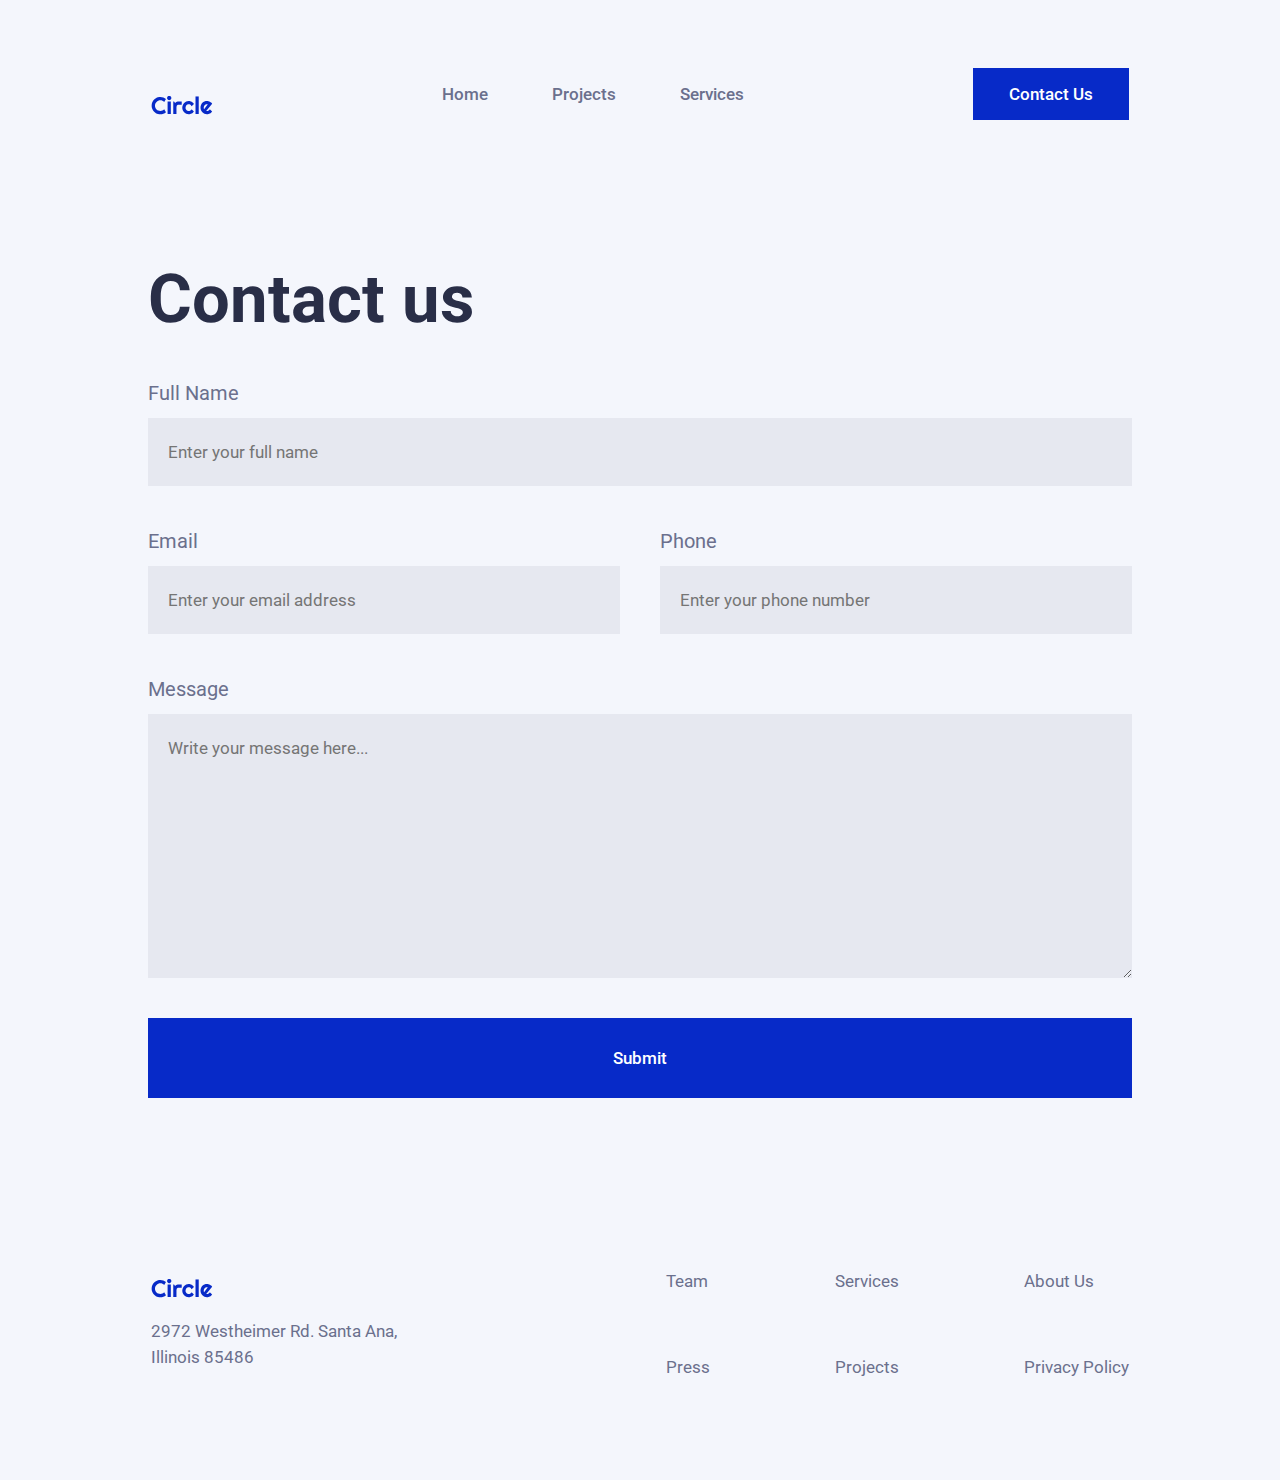
==== commit e08fece1: "FINISHED!" ====
--- a/contact.html
+++ b/contact.html
@@ -8,78 +8,83 @@
 </head>
 
 <body>
-<!-- Header -->
-<header class="headlineMedium">
-  <a href="index.html">
-    <img id="logo" src="assets/logos/circle.svg">
-  </a> 
-  <!-- Nav -->
-  <nav>
-    <a href="index.html">Home</a>
-    <a href="project.html">Projects</a>
-    <a href="#">Services</a>
-  </nav>
-  <a class="blueButton" id="contact" href="contact.html">Contact Us</a>
-</header>
+
+  <!-- Header -->
+  <header class="headlineMedium">
+    <a href="index.html">
+      <img id="logo" src="assets/logos/circle.svg">
+    </a> 
+    <!-- Nav -->
+    <nav>
+      <a href="index.html">Home</a>
+      <a href="project.html">Projects</a>
+      <a href="#">Services</a>
+    </nav>
+    <a class="blueButton" id="contact" href="contact.html">Contact Us</a>
+  </header>
 
 
-<!-- SECTION 1. Hero -->
-<section class="container smallMargin">
-  <h1>Contact us</h1>
-  <form class="bodyRegular" id="myForm" method="POST">
-    <div class="oneColumn">
-      <label for="name">Full Name</label>
-      <input type="text" id="name" name="name" placeholder="Enter your full name">
+  <!-- Contact Us Form -->
+  <section class="container smallMargin">
+    <h1>Contact us</h1>
+    <form class="bodyRegular" id="myForm" method="POST">
+      <div class="oneColumn">
+        <label for="name">Full Name</label>
+        <input type="text" id="name" name="name" placeholder="Enter your full name">
+      </div>
+      <div class="twoColumns">
+        <label for="email">Email</label>
+        <input type="email" id="email" name="email" placeholder="Enter your email address">
+      </div>
+      <div class="twoColumns">
+        <label for="phone">Phone</label>
+        <input type="text" id="phone" name="phone" placeholder="Enter your phone number">
+      </div>
+      <div class="oneColumn">
+        <label for="message">Message</label>
+        <textarea id="message" name="comment"  placeholder="Write your message here..." rows="8"></textarea> 
+      </div>
+      <div class="oneColumn">
+        <input type="submit" id="submitBtn" value="Submit" />
+      </div>
+    </form>
+    <div id="missingData" class="alertBox error">
+      <p class="bodyRegular"><span>Error:</span> Please complete all the fields.</p>
     </div>
-    <div class="twoColumns">
-      <label for="email">Email</label>
-      <input type="email" id="email" name="email" placeholder="Enter your email address">
+    <div id="wrongMail" class="alertBox error">
+      <p class="bodyRegular"><span>Error:</span> Incorrect Email format</p>
     </div>
-    <div class="twoColumns">
-      <label for="phone">Phone</label>
-      <input type="text" id="phone" name="phone" placeholder="Enter your phone number">
+    <div id="wrongPhone" class="alertBox error">
+      <p class="bodyRegular"><span>Error:</span> Phone number should start with <i>+</i></p>
     </div>
-    <div class="oneColumn">
-      <label for="message">Message</label>
-      <textarea id="message" name="comment"  placeholder="Write your message here..." rows="8"></textarea> 
+    <div id="wrongMsg" class="alertBox error">
+      <p class="bodyRegular"><span>Error:</span> Message should not exceed 50 characters.</p>
     </div>
-    <div class="oneColumn">
-      <input type="submit" id="submitBtn" value="Submit" />
+    <div id="allOk" class="alertBox success">
+      <p class="bodyRegular"><span>Sucess:</span> Thank you for contacting us</p>
+    </div>  
+  </section>
+
+  <!-- Footer -->
+  <footer>
+    <div>
+      <a href="index.html">
+        <img id="logo" src="assets/logos/circle.svg">
+      </a>
+      <p class="headlineRegular">2972 Westheimer Rd. Santa Ana,</p>
+      <p class="headlineRegular">Illinois 85486 </p>
     </div>
-  </form>
-  <div id="missingData" class="alertBox error">
-    <p class="bodyRegular"><span>Error:</span> Please complete all the fields.</p>
-  </div>
-  <div id="wrongPhone" class="alertBox error">
-    <p class="bodyRegular"><span>Error:</span> Phone number should start with <i>+</i></p>
-  </div>
-  <div id="wrongMsg" class="alertBox error">
-    <p class="bodyRegular"><span>Error:</span> Message should not exceed 50 characters.</p>
-  </div>
-  <div id="allOk" class="alertBox success">
-    <p class="bodyRegular"><span>Sucess:</span> Thank you for contacting us</p>
-  </div>  
-</section>
 
-<!-- Footer -->
-<footer>
-  <div>
-  <a href="index.html">
-    <img id="logo" src="assets/logos/circle.svg">
-  </a>
-    <p class="headlineRegular">2972 Westheimer Rd. Santa Ana,</p>
-    <p class="headlineRegular">Illinois 85486 </p>
-  </div>
-
-  <nav class="headlineRegular">
-    <a href="#">Team</a>
-    <a href="#">Services</a>
-    <a href="#">About Us</a>
-    <a href="#">Press</a>
-    <a href="project.html">Projects</a>
-    <a href="#">Privacy Policy</a>    
-  </nav>
-</footer>
-<script type="text/javascript" src="assets/contact.js"></script>
+    <nav class="headlineRegular">
+      <a href="#">Team</a>
+      <a href="#">Services</a>
+      <a href="#">About Us</a>
+      <a href="#">Press</a>
+      <a href="project.html">Projects</a>
+      <a href="#">Privacy Policy</a>    
+    </nav>
+  </footer>
+  
+  <script type="text/javascript" src="assets/contact.js"></script>
 </body>
 </html>--- a/assets/style.css
+++ b/assets/style.css
@@ -47,8 +47,8 @@
 }
 
 header nav a{
-  margin: 0.75rem 1.5rem;
-  display: inline-block;
+	margin: 0.75rem 1.5rem;
+	display: inline-block;
 }
 
 
@@ -58,8 +58,6 @@
 }
 
 h1{
-	/*font-size: 3rem;
-	line-height: 3.5rem;*/
 	font-size: calc(50px + (70 - 50) * ((100vw - 520px) / (1440 - 520)));
 }
 
@@ -68,8 +66,6 @@
 }
 
 h3{
-	/*font-size: 2rem;
-	line-height: 2.4rem;*/
 	font-size: calc(32px + (40 - 32) * ((100vw - 520px) / (1440 - 520)));
 }
 
@@ -132,12 +128,11 @@
 
 /* BLUE BUTTON */
 .blueButton{
-  background-color: #072AC8;
-  color: white;
-  padding: 0.75rem 1.8rem;
-  /*padding: 0 1.8rem;*/
-  box-sizing: border-box;
-  display: inline-block;
+	background-color: #072AC8;
+	color: white;
+	padding: 0.75rem 1.8rem;
+	box-sizing: border-box;
+	display: inline-block;
 }
 
 .blueButton:hover{
@@ -150,13 +145,13 @@
 	display: flex;
 	box-sizing: border-box;
 	flex-direction: row;
-  margin: 5.7rem 11.8%;
-  justify-content: space-between;
+	margin: 5.7rem 11.8%;
+	justify-content: space-between;
 }
 
 .landingText{
-  box-sizing: border-box;
-  width:50%;
+	box-sizing: border-box;
+	width:50%;
 	/*padding-right: 1rem 
   display: flex;
   flex-direction: column;
@@ -185,22 +180,22 @@
 .landingImg{
 	width:50%;
 	background-image: url('hero-section/hero-image.png');
-  background-repeat: no-repeat;
-  background-size: contain;
-  display: grid; 
-  grid-template-columns: 1fr 1fr; 
-  grid-template-rows: 1fr; 
-  gap: 0 0; 	
-  grid-template-areas: 
-    "c1 c2"; 
-  height: 32.5rem;
+	background-repeat: no-repeat;
+	background-size: contain;
+	display: grid; 
+	grid-template-columns: 1fr 1fr; 
+	grid-template-rows: 1fr; 
+	gap: 0 0; 	
+	grid-template-areas: 
+	"c1 c2"; 
+	height: 32.5rem;
 }
 
 .card1{
 	width: 100%;
-  grid-area: c1; 
-  align-self: start; 
-  justify-self: start;
+	grid-area: c1; 
+	align-self: start; 
+	justify-self: start;
 }
 
 .card2{
@@ -208,7 +203,7 @@
 	grid-area: c2; 
 	align-self: end; 
 	justify-self: end;
-  
+
 }
 
 
@@ -233,31 +228,31 @@
 }
 
 .smallMargin{
-		margin-top: 7rem;
+	margin-top: 7rem;
 }
 
 
 /* CARD SECTIONS */
 .boxContainer{
 	display: flex;
-  flex-flow: row wrap;
-  justify-content: space-between;
-  margin-top: 3.5rem;
+	flex-flow: row wrap;
+	justify-content: space-between;
+	margin-top: 3.5rem;
 }
 
 .box{
 	max-width: 17rem;
 	min-height: 19rem;
 	box-sizing: border-box;
-  box-shadow: 0 39px 78px rgba(0, 0, 0, 0.1);
-  background-color: white;
-  margin-bottom: 1rem;
-  margin-right: 1rem;
+	box-shadow: 0 39px 78px rgba(0, 0, 0, 0.1);
+	background-color: white;
+	margin-bottom: 1rem;
+	margin-right: 1rem;
 }
 
 .projectImg {
-  width: 17rem;
-  height: 12rem;
+	width: 17rem;
+	height: 12rem;
 }
 
 .boxPadding{
@@ -267,10 +262,10 @@
 .round-div 
 {
 	background-color: #ECF7FF;
-  height: 4rem;
-  width: 4rem;
-  border-radius: 50%;
-  display: flex;
+	height: 4rem;
+	width: 4rem;
+	border-radius: 50%;
+	display: flex;
 	justify-content: center;
 	align-items: center;
 	margin-bottom: 1rem;
@@ -294,21 +289,21 @@
 }
 
 .orbit{
-  height: 31rem;
-  background-image: url('testimonial-section/orbit.png');
+	height: 31rem;
+	background-image: url('testimonial-section/orbit.png');
 	background-repeat: no-repeat;
 	background-position: center;
- 	background-size: cover;
+	background-size: cover;
 }
 
 .avatars {
-  display: grid;
-  grid-template-columns: auto auto;
-  justify-content: space-between;
-  align-content: space-between;
-  height: inherit;
-  box-sizing: border-box;
-  padding: 3rem 0;
+	display: grid;
+	grid-template-columns: auto auto;
+	justify-content: space-between;
+	align-content: space-between;
+	height: inherit;
+	box-sizing: border-box;
+	padding: 3rem 0;
 }
 
 .avatars img{
@@ -340,20 +335,20 @@
 }
 
 .clientInfo{
-  display: grid; 
-  grid-template-columns: 1fr 1fr; 
-  grid-template-rows: 1fr 1fr; 
-  gap: 0 0.5rem;  
-  align-items: center;
-  grid-template-areas: 
-    "pic p1"
-    "pic p2"; 
+	display: grid; 
+	grid-template-columns: 1fr 1fr; 
+	grid-template-rows: 1fr 1fr; 
+	gap: 0 0.5rem;  
+	align-items: center;
+	grid-template-areas: 
+	"pic p1"
+	"pic p2"; 
 }
 
 .picture { 
 	grid-area: pic; 
-  /*justify-self: flex-end;*/ 
-  justify-self: center;
+	/*justify-self: flex-end;*/ 
+	justify-self: center;
 }
 
 .p1 { 
@@ -384,13 +379,14 @@
 	margin-bottom: 1rem;
 }
 
+
 /*  SUBSCRIPTION FORM */
-#subsForm{
+.subsForm{
 	flex-wrap: nowrap;
 	align-items: flex-end;
-  margin: 2rem auto 0 auto;
-  width: 55.26%;
-  height: 4rem;
+	margin: 2rem auto 0 auto;
+	width: 55.26%;
+	height: 4rem;
 }
 
 #subscribeBtn{
@@ -402,10 +398,10 @@
 	background: url('newsletter/mail.svg') no-repeat left;
 	background-color: white;
 	background-origin: content-box;
-  margin-right: 0.5rem;
+	margin-right: 0.5rem;
 	padding-left:  1.5rem;
-  width: 66%;
-  height: inherit;
+	width: 66%;
+	height: inherit;
 	text-indent: 2rem;
 }
 
@@ -413,11 +409,11 @@
 /* PROJECT PAGE */
 .projectInfo{
 	display: flex;
-  flex-flow: row wrap;
-  box-sizing: border-box;
- 	justify-content: space-between; 
- 	align-content: space-between;
- 	margin: 1rem 0 4rem 0;
+	flex-flow: row wrap;
+	box-sizing: border-box;
+	justify-content: space-between; 
+	align-content: space-between;
+	margin: 1rem 0 4rem 0;
 }
 
 .projectContainer{
@@ -428,9 +424,9 @@
 }
 
 .projectBigImg{
-    width: 100%;
-    max-height: 100%;
-    box-shadow: 0 39px 78px rgba(0, 0, 0, 0.25);
+	width: 100%;
+	max-height: 100%;
+	box-shadow: 0 39px 78px rgba(0, 0, 0, 0.25);
 }
 
 .imgDiv{
@@ -438,19 +434,19 @@
 	height: 444px;
 	/*object-fit: scale-down;	*/	
 }
- .projectText{
- 	margin-top: 3.5rem;
- 	font-size: calc(16px + (20 - 16) * ((100vw - 520px) / (1440 - 520)));
- }
+.projectText{
+	margin-top: 3.5rem;
+	font-size: calc(16px + (20 - 16) * ((100vw - 520px) / (1440 - 520)));
+}
 
 
 /*  CONTACT US FORM */
 form{
-  display: flex;
-  flex-wrap: wrap;
-  box-sizing: border-box;
-  align-items: stretch; 
-  margin-left: -2rem;
+	display: flex;
+	flex-wrap: wrap;
+	box-sizing: border-box;
+	align-items: stretch; 
+	margin-left: -2rem;
 }
 
 .oneColumn{
@@ -469,7 +465,7 @@
 	display: block;
 	margin: 2rem 0 0.5rem 0;
 }
-	
+
 input[type="text"],
 input[type="email"],
 textarea {
@@ -487,50 +483,47 @@
 }
 
 #phone, #email{
-width: 100%;
-}
-
-::placeholder { 
- 	color: #6B708D;
+	width: 100%;
 }
 
 input[type="submit"]{
-		border: none;
-		background: #072AC8;
-		width: 100%;
-		height: 4rem;
-		margin-top: 2rem;
-		padding: 0;
-		text-align: center;
-		font-family: "Roboto", sans-serif;
-		font-weight: 500;
-		font-size: 0.85rem;
-		color: white;
+	border: none;
+	background: #072AC8;
+	width: 100%;
+	height: 4rem;
+	margin-top: 2rem;
+	padding: 0;
+	text-align: center;
+	font-family: "Roboto", sans-serif;
+	font-weight: 500;
+	font-size: 0.85rem;
+	color: white;
 }
 
 .alertBox{
 	border-radius: 0.5rem;
-  padding: 1rem 3rem;
-  margin: 0.5rem;
+	padding: 1rem 3rem;
+	margin: 0.5rem;
 }
 
 .alertBox span{
 	font-weight:700;
-  text-transform:uppercase;
+	text-transform:uppercase;
 }
 
 .error {
-    background:#ffecec url('form/error.png') no-repeat 1rem 50%;
-    border:1px solid #f5aca6;
+	background:#ffecec url('form/error.png') no-repeat 1rem 50%;
+	border:1px solid #f5aca6;
 }
 .success {
-    background:#e9ffd9 url('form/success.png') no-repeat 1rem 50%;
-    border:1px solid #a6ca8a;
-}
-
-#missingData, #wrongPhone, #wrongMsg, #allOk{
-    display:none;
-}
+	background:#e9ffd9 url('form/success.png') no-repeat 1rem 50%;
+	border:1px solid #a6ca8a;
+}
+
+#missingData, #wrongMail, #wrongPhone, #wrongMsg, #allOk{
+	display:none;
+}
+
 
 /* FOOTER */
 footer{
@@ -546,10 +539,9 @@
 }
 
 footer nav{
-  display: grid;
-  grid-template-columns: auto auto auto;
- /* height: 5.6rem;*/
-  grid-gap: 3rem 6.25rem;
+	display: grid;
+	grid-template-columns: auto auto auto;
+	grid-gap: 3rem 6.25rem;
 }
 
 footer nav a{
@@ -560,10 +552,8 @@
 	padding-bottom: 0.75rem	;
 }
 
-footer p{
-	/*line-height: 1.2rem;*/
-}
-
+
+/* -------------- MEDIA QUERIES -------------- */
 
 /* Desktop & bigger ones */
 @media screen and (max-width: 1600px) {
@@ -610,7 +600,7 @@
 	}
 
 	footer div{
-  	margin: 3rem auto 0 auto;
+		margin: 3rem auto 0 auto;
 	}
 	
 	footer img{
@@ -642,13 +632,12 @@
 		flex-flow: wrap;
 	}
 
-
 	.landing{
-			flex-direction: column-reverse;
-			align-items: center;
-			margin: 5rem 10%;
-			padding: 0 3rem;
-			text-align: center;
+		flex-direction: column-reverse;
+		align-items: center;
+		margin: 5rem 10%;
+		padding: 0 3rem;
+		text-align: center;
 	} 
 
 	.landingText{
@@ -657,8 +646,8 @@
 	}	
 
 	.description {
-    margin-top: 3rem;
-    padding-right: 0;
+		margin-top: 3rem;
+		padding-right: 0;
 	}
 	
 	.buttons{
@@ -678,7 +667,7 @@
 
 }
 
- /* Landscape */
+/* Landscape */
 @media screen and (max-width: 760px) {
 	header{
 		width: 85%;	
@@ -711,20 +700,20 @@
 	}
 
 	.landing{
-			flex-direction: column-reverse;
-			align-items: center;
-			margin: 3rem auto;
-			padding: 0 3rem;
-			text-align: center;
-		} 
+		flex-direction: column-reverse;
+		align-items: center;
+		margin: 3rem auto;
+		padding: 0 3rem;
+		text-align: center;
+	} 
 
 	.landingText{
 		width:100%;
 	}	
 
 	.description {
-    margin-top: 2rem;
-    padding-right: 0;
+		margin-top: 2rem;
+		padding-right: 0;
 	}
 	
 	.buttons{
@@ -745,7 +734,7 @@
 		column-gap: 1rem;
 	}
 
-.box{
+	.box{
 		margin-right: 0;
 	}
 	.twoColumns{
@@ -761,20 +750,20 @@
 	}
 
 	.testimonials h3 {
-    text-align: center;
+		text-align: center;
 	}
 	
 	.testimonials div {
-    margin-top: 4rem;
+		margin-top: 4rem;
 	}
 	
 	.imgDiv{
 		height: unset;
 	}
 
- 	.projectText{
- 		margin-top: 2rem;
- 	}
+	.projectText{
+		margin-top: 2rem;
+	}
 }
 
 
@@ -801,7 +790,7 @@
 	}
 
 	.smallMargin {
-    margin-top: 2.5rem;
+		margin-top: 2.5rem;
 	}
 
 	.container{
@@ -812,17 +801,12 @@
 
 	.boxContainer {
 		margin-top: 2em;
-  }
-  .yellowBg{
-  	padding-top: 3rem;
-  	padding-bottom: 7rem;
-  }
-
-	
-	#clientsSection{
-		
-	}
-	
+	}
+	.yellowBg{
+		padding-top: 3rem;
+		padding-bottom: 7rem;
+	}
+
 	.avatars{
 		display: none;
 	}
@@ -836,8 +820,8 @@
 	}
 
 	.landing {
-    margin: 2rem auto;
-    padding: 0 1rem;
+		margin: 2rem auto;
+		padding: 0 1rem;
 	}
 
 	.landingImg{
@@ -850,35 +834,37 @@
 	}
 
 	.description {
-    margin-top: 1rem;
+		margin-top: 1rem;
 	}
 
 	.buttons{
 		justify-content: center;
-    flex-direction: column;
+		flex-direction: column;
 	}
 
 	.buttons a{
-		 margin: 1.5rem 0 0 0;
-
-	}
+		margin: 1.5rem 0 0 0;
+	}
+
 	#subsForm {
 		width: 85%;
 		height: 2.5rem;
-		/*display: contents;*/
-	}
+	}
+	
 	.projectInfo{
 		margin: 1rem 0 2rem 0;
 	}
 
 	.projectContainer {
-    padding: 0 4%;
-    width: 100%;
-	}
+		padding: 0 4%;
+		width: 100%;
+	}
+	
 	.projectBigImg {
-    box-shadow: 0 20px 50px rgb(0 0 0 / 20%);
-	}
+		box-shadow: 0 20px 50px rgb(0 0 0 / 20%);
+	}
+	
 	.projectText {
-    margin-top: 1rem;
+		margin-top: 1rem;
 	}
 }